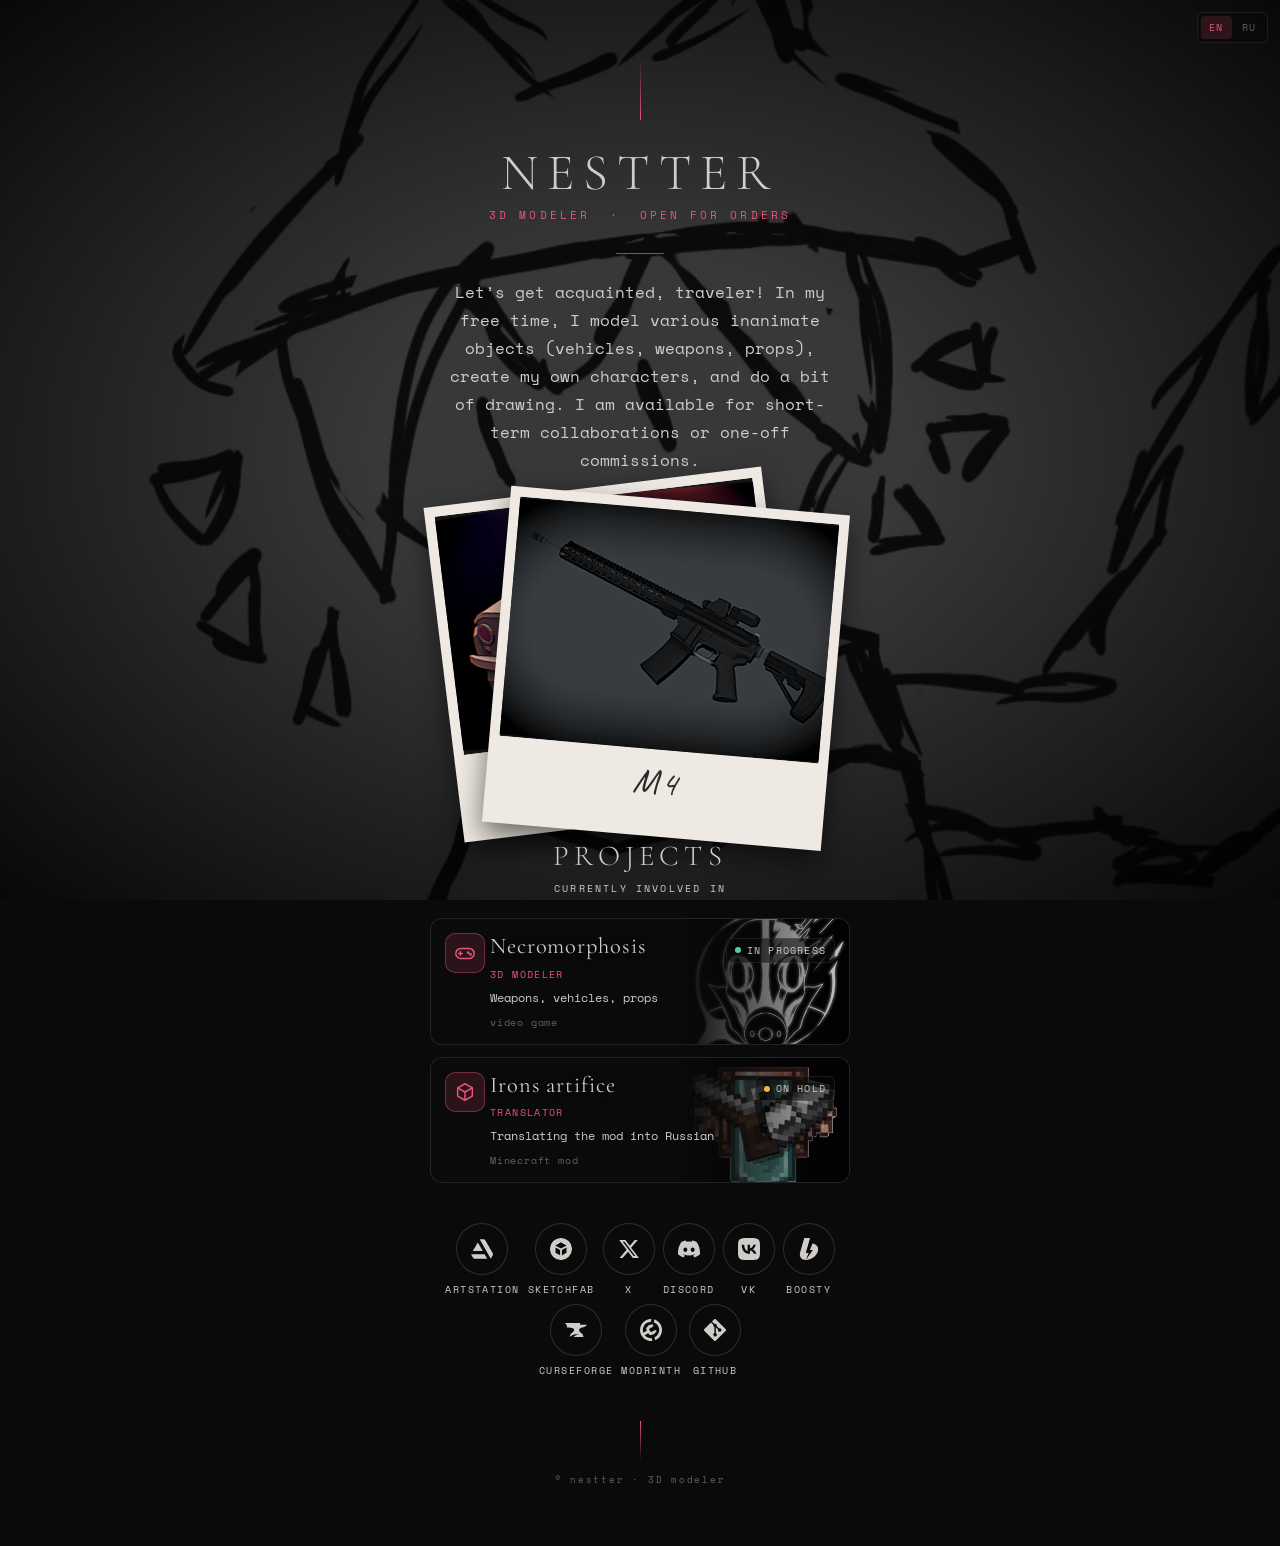
==== index.html @ b94dd0ae "патч" ====
<!DOCTYPE html>
<html lang="en">
<head>
<link rel="icon" type="image/webp" href="images/previcon.webp">
<meta charset="UTF-8">
<meta name="viewport" content="width=device-width, initial-scale=1.0">
<meta name="description" content="Nestter — 3D modeler. Weapons, vehicles, props and characters. Open for commissions. Portfolio and key links.">
<title>Nestter</title>

<!-- Open Graph (опен граф)  -->
<!-- (Discord, VK, Telegram) -->
  <meta property="og:type" content="website">
  <meta property="og:url" content="https://nestter.github.io/">
  <meta property="og:title" content="Nestter — 3D Modeler">
  <meta property="og:description" content="3D modeling of inanimate objects (vehicles, weapons, props), characters, and drawing. Open for commissions.">
  <meta property="og:image" content="https://nestter.github.io/images/uaz.webp">
<!-- Twitter / X  -->
  <meta name="twitter:card" content="summary_large_image">
  <meta name="twitter:title" content="Nestter — 3D Modeler">
  <meta name="twitter:description" content="3D modeling of inanimate objects, characters, and drawing. Open for commissions.">
  <meta name="twitter:image" content="https://nestter.github.io/images/uaz.webp">

<style>
   /* --- ЛОКАЛЬНЫЕ ШРИФТЫ --- */
  
  /* Cormorant Garamond */
  @font-face {
    font-family: 'Cormorant Garamond';
    font-style: normal;
    font-weight: 300;
    font-display: swap;
    src: url('fonts/cormorant-garamond-v21-cyrillic_latin-300.woff2') format('woff2'),
        url('fonts/cormorant-garamond-v21-cyrillic_latin-300.ttf') format('truetype');
  }
  @font-face {
    font-family: 'Cormorant Garamond';
    font-style: normal;
    font-weight: 400;
    font-display: swap;
    src: url('fonts/cormorant-garamond-v21-cyrillic_latin-regular.woff2') format('woff2'),
         url('fonts/cormorant-garamond-v21-cyrillic_latin-regular.ttf') format('truetype');

  }
  @font-face {
    font-family: 'Cormorant Garamond';
    font-style: normal;
    font-weight: 600;
    font-display: swap;
    src: url('fonts/cormorant-garamond-v21-cyrillic_latin-600.woff2') format('woff2'),
         url('fonts/cormorant-garamond-v21-cyrillic_latin-600.ttf') format('truetype');
  }

  /* Space Mono */
  @font-face {
    font-family: 'Space Mono';
    font-style: normal;
    font-weight: 400;
    font-display: swap;
    src: url('fonts/space-mono-v17-latin-regular.woff2') format('woff2'),
        url('fonts/space-mono-v17-latin-regular.ttf') format('truetype');
  }

  /* Caveat */
  @font-face {
    font-family: 'Caveat';
    font-style: normal;
    font-weight: 400;
    font-display: swap;
    src: url('fonts/caveat-v23-cyrillic_latin-regular.woff2') format('woff2'),
         url('fonts/caveat-v23-cyrillic_latin-regular.ttf') format('truetype');
  }

  *, *::before, *::after { box-sizing: border-box; margin: 0; padding: 0; }

  :root {
    --pink: #e8547a;
    --pink-light: #f07a96;
    --dark: #0a0a0a;
    --text: #d0ccc8;
    --muted: #6b6060;
    --phone: #547be8;
  }

  html, body {
    min-height: 100%;
    background: var(--dark);
    color: var(--text);
    font-family: 'Cormorant Garamond', serif;
    overflow-x: hidden;
  }

  /* Здесь меняем фон/бэкграунд */
  .bg {
    position: fixed;
    inset: 0;
    z-index: 0;
    background-image: url('images/NikoPhone.webp');
    background-size: cover;
    background-position: center right;
    filter: brightness(0.22) saturate(0.6);
  }

  /* Зернистость */
  .bg::after {
    content: '';
    position: absolute;
    inset: 0;
    background-image: url("data:image/svg+xml,%3Csvg viewBox='0 0 256 256' xmlns='http://www.w3.org/2000/svg'%3E%3Cfilter id='noise'%3E%3CfeTurbulence type='fractalNoise' baseFrequency='0.9' numOctaves='4' stitchTiles='stitch'/%3E%3C/filter%3E%3Crect width='100%25' height='100%25' filter='url(%23noise)' opacity='0.06'/%3E%3C/svg%3E");
    opacity: 0.4;
    pointer-events: none;
  }

  /* Виньетка */
  .vignette {
    position: fixed;
    inset: 0;
    z-index: 1;
    background: radial-gradient(ellipse at center, transparent 30%, rgba(0,0,0,0.85) 100%);
    pointer-events: none;
  }

  .page {
    position: relative;
    z-index: 2;
    min-height: 100vh;
    display: flex;
    flex-direction: column;
    align-items: center;
    justify-content: center;
    padding: 60px 24px;
  }

  .card {
    width: 100%;
    max-width: 420px;
    display: flex;
    flex-direction: column;
    align-items: center;
    gap: 0;
    animation: fadeUp 1s ease both;
  }

  /*Декоративная линия - вертикальная*/
  .deco-line {
    width: 1px;
    height: 60px;
    background: linear-gradient(to bottom, transparent, var(--pink));
    margin-bottom: 28px;
    animation: fadeUp 1s ease 0.1s both;
  }
  /*Имя Несттер*/
  .name {
    font-family: 'Cormorant Garamond', serif;
    font-size: 3.2rem;
    font-weight: 300;
    letter-spacing: 0.18em;
    text-transform: uppercase;
    color:var(--text);
    line-height: 1;
    margin-bottom: 8px;
    animation: fadeUp 1s ease 0.2s both;
  }

  /*3д моделер+заказы*/
  .tag {
    font-family: 'Space Mono', monospace;
    font-size: 0.68rem;
    letter-spacing: 0.28em;
    text-transform: uppercase;
    color: var(--pink);
    margin-bottom: 10px;
    animation: fadeUp 1s ease 0.3s both;
  }

  /*Линия-разделитель - горизотальная*/
  .divider {
    width: 48px;
    height: 1px;
    background: var(--muted);
    margin: 20px 0 24px;
    animation: fadeUp 1s ease 0.35s both;
  }

  /*Описание*/
  .bio {
    font-family: 'Space Mono', monospace;
    font-size: 1rem;
    font-weight: 300;
    line-height: 1.75;
    text-align: center;
    color: var(--text);
    max-width: 380px;
    margin-bottom: 40px;
    animation: fadeUp 1s ease 0.4s both;
  }

  /* Portfolio — стопка рендеров */
  .portfolio {
    position: relative;
    width: 100%;
    max-width: 220px;
    height: 280px;
    margin: 0 auto 48px;
    animation: fadeUp 1s ease 0.45s both;
  }

  .polaroid {
    position: absolute;
    top: -10%;
    left: 50%;
    width: 340px;
    background: #efe9e3;
    padding: 10px 10px 32px;
    box-shadow: 0 12px 28px rgba(0,0,0,0.55);
    cursor: pointer;
    transition: transform 0.4s ease, box-shadow 0.4s ease, z-index 0s;
  }

  .polaroid img {
    display: block;
    width: 100%;
    aspect-ratio: 4 / 3;
    object-fit: cover;
    background: #1a1a1a;
    filter: saturate(0.9) contrast(1.05);
  }

  .polaroid .cap {
    display: block;
    margin-top: 10px;
    font-family: 'Caveat', cursive, monospace;
    font-size: 2.2rem;
    letter-spacing: 0.08em;
    color: #2a2a2a;
    text-align: center;
  }

  .polaroid:nth-child(1) {
    transform: translateX(-58%) rotate(-7deg);
    z-index: 1;
  }

  .polaroid:nth-child(2) {
    transform: translateX(-42%) rotate(5deg) translateY(14px);
    z-index: 2;
  }

  .portfolio:hover .polaroid:nth-child(1) {
    transform: translateX(-88%) rotate(-9deg) translateY(-6px);
  }

  .portfolio:hover .polaroid:nth-child(2) {
    transform: translateX(-12%) rotate(7deg) translateY(20px);
  }

  .polaroid:hover {
    z-index: 5 !important;
    transform: translateX(-50%) rotate(0deg) translateY(-10px) scale(1.06) !important;
    box-shadow: 0 20px 40px rgba(232,84,122,0.35);
  }

  /*Карточки проектов*/
  .projects {
    width: 100%;
    margin: 0 0 40px;
    display: flex;
    flex-direction: column;
    align-items: center;
    animation: fadeUp 1s ease 0.48s both;
  }

  /*Слово проект*/
  .projects-title {
    font-family: 'Cormorant Garamond', serif;
    font-weight: 300;
    font-size: 1.8rem;
    letter-spacing: 0.18em;
    text-transform: uppercase;
    color: var(--text);
    line-height: 1;
  }

  /*Участие*/
  .projects-sub {
    font-family: 'Space Mono', monospace;
    font-size: 0.62rem;
    letter-spacing: 0.22em;
    text-transform: uppercase;
    color: var(--text);
    margin: 10px 0 0;
  }

  /*Перечень проектов*/
  .projects-list {
    width: 100%;
    display: flex;
    flex-direction: column;
    gap: 12px;
    margin-top: 22px;
  }

  .proj {
    position: relative;
    overflow: hidden;
    isolation: isolate;
    display: flex;
    align-items: flex-start;
    gap: 5px;
    background: rgba(20,20,20,0.08);
      backdrop-filter: blur(12px);
      -webkit-backdrop-filter: blur(12px);
    border: 1px solid rgba(255,255,255,0.1);
    border-radius: 12px;
    padding: 14px;
    transition: border-color 0.3s, transform 0.3s, background 0.3s;
    text-decoration: none;
    color: inherit;
    cursor: pointer;
  }

  .proj:hover {
    border-color: var(--pink);
    transform: translateY(-2px);
  }

  /* Необязательный фон: полупрозрачная картинка занимает правую половину карточки */
  .proj.has-bg::before {
    content: "";
    position: absolute;
    top: 0;
    right: 0;
    bottom: 0;
    width: 40%;
    background-image: var(--bg);
    background-size: cover;
    background-position: center;
    opacity: 0.8;
    filter: saturate(0.6);
    -webkit-mask-image: linear-gradient(to left, #000 0%, transparent 100%);
    mask-image: linear-gradient(to left, #000 0%, transparent 100%);
    transition: opacity 0.3s;
    pointer-events: none;
    z-index: -1;
  }

  .proj.has-bg:hover::before { opacity: 0.45; }

  .proj-ico {
    flex: 0 0 40px;
    width: 40px;
    height: 40px;
    border-radius: 10px;
    border: 1px solid rgba(232,84,122,0.4);
    background: rgba(232,84,122,0.15);
    display: flex;
    align-items: center;
    justify-content: center;
  }

  .proj-ico svg {
    width: 22px;
    height: 22px;
    stroke: var(--pink);
    fill: none;
    stroke-width: 1.6;
    stroke-linecap: round;
    stroke-linejoin: round;
  }

  .proj-body { flex: 1; min-width: 0; }

  .proj-hd {
    display: flex;
    flex-wrap: wrap;
    justify-content: space-between;
    align-items: baseline;
    gap: 2px 12px;
  }

  /*Название проектов*/
  .proj-name {
    font-family: 'Cormorant Garamond', serif;
    font-size: 1.4rem;
    letter-spacing: 0.04em;
    color: var(--text);
    line-height: 1.2;
    text-shadow: 0 1px 8px rgba(0,0,0,0.7);
  }
  /*Статус проектов*/
  .proj-status {
    display: flex;
    align-items: center;
    gap: 6px;
    font-family: 'Space Mono', monospace;
    font-size: 0.62rem;
    letter-spacing: 0.12em;
    text-transform: uppercase;
    color: var(--text);	
    background: rgba(10, 10, 10, 0.55);
    padding: 4px 8px;
    border-radius: 6px;
    border: 1px solid rgba(255, 255, 255, 0.08);
    text-shadow: none;
  }

  .proj-dot {
    width: 6px;
    height: 6px;
    border-radius: 50%;
    display: inline-block;
  }

  .proj-dot.work { background: #5DCAA5; } /* в процессе - In progress*/
  .proj-dot.hold { background: #F0B93A; } /* отложен - On hold*/
  .proj-dot.drop { background: #E5484D; } /* заброшен - Drop*/
  .proj-dot.final { background: #d109c0; } /* готовый - Realize*/

  /*Роли в проекте*/
  .proj-role {
    font-family: 'Space Mono', monospace;
    font-size: 0.62rem;
    letter-spacing: 0.14em;
    text-transform: uppercase;
    color: var(--pink);
    margin-top: 4px;
  }
  
  /*Описание проекта*/
  .proj-desc {
    font-family: 'Space Mono', monospace;
    font-size: 0.75rem;
    line-height: 1.6;
    color: var(--text);
    margin-top: 6px;
  }

  /*Тип проекта*/
  .proj-type {
    font-family: 'Space Mono', monospace;
    font-size: 0.62rem;
    letter-spacing: 0.08em;
    color: var(--muted);
    margin-top: 8px;
  }

  /*Ссылки на соцсети*/
  .links {
    display: flex;
    flex-direction: row;
    flex-wrap: wrap;
    justify-content: center;
    gap: 8px;
    width: 100%;
    animation: fadeUp 1s ease 0.5s both;
  }

  .link-btn {
    display: flex;
    flex-direction: column;
    align-items: center;
    gap: 7px;
    text-decoration: none;
    color: var(--text);
    transition: color 0.3s, transform 0.3s;
    cursor: pointer;
  }

  .link-btn:hover {
    color: var(--pink-light);
    transform: translateY(-4px);
  }

  .icon-wrap {
    width: 52px;
    height: 52px;
    border-radius: 50%;
    border: 1px solid rgba(255,255,255,0.15);
    background: rgba(20,20,20,0.08);
    	backdrop-filter: blur(12px);
      -webkit-backdrop-filter: blur(12px);
    display: flex;
    align-items: center;
    justify-content: center;
    transition: border-color 0.3s, background 0.3s, box-shadow 0.3s;
  }

  .link-btn:hover .icon-wrap {
    border-color: var(--pink);
    background: rgba(232, 84, 122, 0.08);
    box-shadow: 0 0 18px rgba(232,84,122,0.2);
  }

  .icon-wrap svg {
    width: 22px;
    height: 22px;
    fill: currentColor;
  }

  .link-label {
    font-family: 'Space Mono', monospace;
    font-size: 0.6rem;
    letter-spacing: 0.15em;
    text-transform: uppercase;
  }

  /*Декоративная линия - вертикальная*/
  .deco-bottom {
    width: 1px;
    height: 40px;
    background: linear-gradient(to bottom, var(--pink), transparent);
    margin-top: 44px;
    animation: fadeUp 1s ease 0.7s both;
  }

  /*"Копирайт"*/
  .footer {
    font-family: 'Space Mono', monospace;
    font-size: 0.55rem;
    letter-spacing: 0.2em;
    color: var(--muted);
    margin-top: 12px;
    opacity: 0.5;
    animation: fadeUp 1s ease 0.8s both;
  }
  
  @keyframes roomAppear {
    from {
      opacity: 0;
      transform: scale(0.95) translateY(20px);
      filter: blur(10px);
    }
    to {
      opacity: 1;
      transform: scale(1) translateY(0);
      filter: blur(0);
    }
  }

  /* Класс, который запускает анимацию */
  .room-animate {
    animation: roomAppear 0.6s cubic-bezier(0.16, 1, 0.3, 1) forwards;
  }
  @keyframes fadeUp {
    from { opacity: 0; transform: translateY(20px); }
    to   { opacity: 1; transform: translateY(0); }
  }

  /* Pink petal particle */
  .petal {
    position: fixed;
    width: 6px;
    height: 10px;
    border-radius: 60% 40% 60% 40% / 50% 50% 50% 50%;
    background: var(--pink);
    opacity: 0;
    pointer-events: none;
    z-index: 1;
    animation: fall linear infinite;
  }

  @keyframes fall {
    0%   { opacity: 0; transform: translateY(-20px) rotate(0deg); }
    10%  { opacity: 0.35; }
    90%  { opacity: 0.15; }
    100% { opacity: 0; transform: translateY(100vh) rotate(360deg); }
  }
  /* Уменьшенная анимация для тех, у кого включена «уменьшить движение» */
  @media (prefers-reduced-motion: reduce) {
    *, *::before, *::after {
      animation-duration: 0.01ms !important;
      animation-delay: 0s !important;
      animation-iteration-count: 1 !important;
      transition-duration: 0.01ms !important;
    }
    .petal { display: none; }
  }
  /* Стиль для предупреждения о старом браузере */
  .browser-warning {
    display: none; /* По умолчанию скрыто */
    position: fixed;
    bottom: 20px;
    left: 50%;
    transform: translateX(-50%);
    z-index: 9999999;
    background: rgba(20, 20, 20, 0.95);
    border: 1px solid var(--pink);
    border-radius: 8px;
    padding: 12px 20px;
    color: var(--text);
    font-family: 'Space Mono', monospace;
    font-size: 0.75rem;
    line-height: 1.5;
    max-width: 90%;
    width: max-content;
    box-shadow: 0 8px 24px rgba(0,0,0,0.8);
    align-items: center;
    gap: 16px;
    backdrop-filter: blur(10px);
  }

  .browser-warning button {
    background: none;
    border: none;
    color: var(--pink);
    font-size: 1.2rem;
    cursor: pointer;
    padding: 0;
    transition: color 0.2s;
  }

  .browser-warning button:hover {
    color: var(--text);
  }

  @media (max-width: 480px) {
    .browser-warning { flex-direction: column; text-align: center; gap: 8px; }
  }
  /* Переключатель языка */
  .lang {
    position: fixed;
    top: calc(env(safe-area-inset-top, 0px) + 12px);
    right: 12px;
    z-index: 10;
    display: flex;
    gap: 2px;
    padding: 3px;
    border-radius: 6px;
    background: rgba(10, 10, 10, 0.55);
    border: 1px solid rgba(255, 255, 255, 0.08);
    -webkit-backdrop-filter: blur(8px);
    backdrop-filter: blur(8px);
  }
  .lang button {
    font-family: 'Space Mono', monospace;
    font-size: 0.62rem;
    letter-spacing: 0.12em;
    color: var(--muted);
    background: none;
    border: 0;
    border-radius: 4px;
    padding: 4px 8px;
    cursor: pointer;
    transition: color 0.2s ease, background 0.2s ease;
  }
  .lang button:hover { color: var(--text); }
  .lang button.active { color: var(--pink); background: rgba(232, 84, 122, 0.15); }

/* Оптимизация для мобильных устройств */
@media (max-width: 768px) {
  /* отключаем тяжёлый эффект стекла */
  .proj, .icon-wrap, .lang {
   backdrop-filter: none !important; 
   -webkit-backdrop-filter: none !important;
  }
    /* Делаем фон карточек чуть плотнее, раз нет размытия */
    .proj, .icon-wrap {
      background: rgba(20, 20, 20, 0.75);
    }
}

  /* --- Уведомление --- */
  .toast {
    position: fixed;
    bottom: 30px;
    right: 30px;
    background: rgba(15, 15, 15, 0.95);
    border: 1px solid var(--pink);
    border-radius: 8px;
    padding: 16px 24px;
    display: flex;
    align-items: center;
    gap: 12px;
    z-index: 9999999; /* Поверх всего */
    
    /* Скрыто по умолчанию */
    opacity: 0;
    transform: translateY(20px);
    pointer-events: none;
    transition: opacity 0.4s ease, transform 0.4s ease;
    
    box-shadow: 0 10px 30px rgba(232, 84, 122, 0.2);
    font-family: 'Space Mono', monospace;
  }

  /* Класс, который включает видимость */
  .toast.show {
    opacity: 1;
    transform: translateY(0);
  }

  /* Иконка лампочки/солнца */
  .icon {
    font-size: 1.5rem;
    animation: pulse-light 2s infinite;
  }

  @keyframes pulse-light {
    0%, 100% { opacity: 1; text-shadow: 0 0 10px var(--pink); }
    50% { opacity: 0.6; text-shadow: none; }
  }

  @media (max-width: 480px) {
    .toast {
      bottom: 20px; right: 20px; left: 20px; /* Растягиваем на мобилках */
      justify-content: center;
    }
  }
  
  #room button:hover {
    border-color: var(--pink);
    color: var(--pink);
    box-shadow: 0 0 15px rgba(232, 84, 122, 0.2);
  }
</style>
</head>
<body>

  <!--BG image — Арты -->
<div class="bg">
</div>
<div class="vignette"></div>

  <!--Переключатель языка -->
<div class="lang" role="group" aria-label="Language">
  <button type="button" data-lang="en">EN</button>
  <button type="button" data-lang="ru">RU</button>
</div>

<div class="page">
  <div class="card">
 
    <div class="deco-line"></div>

    <div class="name">Nestter</div>
    <div class="tag" data-i18n="tag">3D Modeler &nbsp;·&nbsp; Open for orders</div>
    <div class="divider"></div>

    <p class="bio" data-i18n="bio">
Let’s get acquainted, traveler! In my free time, I model various inanimate objects (vehicles, weapons, props), create my own characters, and do a bit of drawing.
I am available for short-term collaborations or one-off commissions.
    </p>

    <!-- Портфолио: Рендеры работ -->
    <div class="portfolio">
      <div class="polaroid">
        <img src="images/uaz.webp" alt="UAZ 469" loading="lazy">
        <span class="cap">UAZ 469</span>
      </div>
      <div class="polaroid">
        <img src="images/m4.webp" alt="M4" loading="lazy">
        <span class="cap">M4</span>
      </div>
    </div>

	<!-- Проекты, в которых участвую -->
    <div class="projects">
      <div class="projects-title" data-i18n="projects">Projects</div>
      <div class="projects-sub" data-i18n="projects_sub">currently involved in</div>

      <div class="projects-list">

	<!-- Карточка с игрой Дока (Док) -->
        <a class="proj has-bg" href="https://t.me/+3oyIM7yjxxtjNzMy" target="_blank" style="--bg: url('images/DOC.webp')">
          <div class="proj-ico"><svg viewBox="0 0 24 24" aria-hidden="true"><rect x="2" y="7" width="20" height="11" rx="5.5"/><path d="M7 10.5v4M5 12.5h4"/><circle cx="15.5" cy="11.5" r=".7"/><circle cx="18" cy="13.5" r=".7"/></svg></div>
          <div class="proj-body">
            <div class="proj-hd">
              <span class="proj-name">Necromorphosis</span>
              <span class="proj-status"><i class="proj-dot work"></i><span data-i18n="st_work">In progress</span></span>
            </div>
            <div class="proj-role" data-i18n="role_3d">3D modeler</div>
            <div class="proj-desc" data-i18n="desc_nec">Weapons, vehicles, props</div>
            <div class="proj-type" data-i18n="type_game">video game</div>
          </div>
        </a>

	<!-- Карточка с Artifice -->
        <a class="proj has-bg" href="https://github.com/iron431/irons-artifice" target="_blank" style="--bg: url('images/irons.webp')">
          <div class="proj-ico"><svg viewBox="0 0 24 24" aria-hidden="true"><path d="M12 3l8 4.5v9L12 21l-8-4.5v-9L12 3z"/><path d="M12 12l8-4.5M12 12v9M12 12L4 7.5"/></svg></div>
          <div class="proj-body">
            <div class="proj-hd">
              <span class="proj-name">Irons artifice</span>
              <span class="proj-status"><i class="proj-dot hold"></i><span data-i18n="st_hold">On hold</span></span>
            </div>
            <div class="proj-role" data-i18n="role_tr">Translator</div>
            <div class="proj-desc" data-i18n="desc_irons">Translating the mod into Russian</div>
            <div class="proj-type" data-i18n="type_mod">Minecraft mod</div>
          </div>
        </a>
      </div>
    </div>

    <div class="links">

    <!-- Странички -->
      <!-- ArtStation -->
      <a class="link-btn" href="https://artstation.com/nestter" target="_blank">
        <div class="icon-wrap">
          <svg viewBox="0 0 24 24" xmlns="http://www.w3.org/2000/svg">
            <path d="M0 17.723l2.027 3.505h.001a2.424 2.424 0 0 0 2.164 1.333h13.457l-2.792-4.838H0zm24 .025c0-.484-.143-.935-.388-1.314L15.728 2.728a2.424 2.424 0 0 0-2.164-1.333H9.419L21.598 22.54l1.92-3.325c.318-.499.482-1.08.482-1.467zm-11.129-3.462L7.428 4.858l-5.444 9.428h10.887z"/>
          </svg>
        </div>
        <span class="link-label">ArtStation</span>
      </a>

      <!-- Sketchfab -->
      <a class="link-btn" href="https://sketchfab.com/nestter" target="_blank">
        <div class="icon-wrap">
          <svg viewBox="0 0 24 24" xmlns="http://www.w3.org/2000/svg"><title>Sketchfab</title><path d="M11.3 0A11.983 11.983 0 0 0 .037 11a13.656 13.656 0 0 0 0 2 11.983 11.983 0 0 0 11.29 11h1.346a12.045 12.045 0 0 0 11.3-11.36 13.836 13.836 0 0 0 0-1.7A12.049 12.049 0 0 0 12.674 0zM15 6.51l2.99 1.74s-6.064 3.24-6.084 3.24S5.812 8.27 5.8 8.26l2.994-1.77 2.992-1.76zm-6.476 5.126L11 13v5.92l-2.527-1.4-2.46-1.43v-5.76zm9.461 1.572v2.924L15.5 17.574 13 19.017v-6.024l2.489-1.345 2.5-1.355z"/></svg>
        </div>
        <span class="link-label">Sketchfab</span>
      </a>

      <!-- X / Twitter -->
      <a class="link-btn" href="https://x.com/nesttter" target="_blank">
        <div class="icon-wrap">
          <svg viewBox="0 0 24 24" xmlns="http://www.w3.org/2000/svg">
            <path d="M18.244 2.25h3.308l-7.227 8.26 8.502 11.24H16.17l-5.214-6.817L4.99 21.75H1.68l7.73-8.835L1.254 2.25H8.08l4.713 6.231zm-1.161 17.52h1.833L7.084 4.126H5.117z"/>
          </svg>
        </div>
        <span class="link-label">X</span>
      </a>

      <!-- Discord -->
      <a class="link-btn" href="https://discord.com/invite/2hjsyx7rp4" target="_blank">
        <div class="icon-wrap">
          <svg viewBox="0 0 24 24" xmlns="http://www.w3.org/2000/svg"><title>Discord</title><path d="M20.317 4.3698a19.7913 19.7913 0 00-4.8851-1.5152.0741.0741 0 00-.0785.0371c-.211.3753-.4447.8648-.6083 1.2495-1.8447-.2762-3.68-.2762-5.4868 0-.1636-.3933-.4058-.8742-.6177-1.2495a.077.077 0 00-.0785-.037 19.7363 19.7363 0 00-4.8852 1.515.0699.0699 0 00-.0321.0277C.5334 9.0458-.319 13.5799.0992 18.0578a.0824.0824 0 00.0312.0561c2.0528 1.5076 4.0413 2.4228 5.9929 3.0294a.0777.0777 0 00.0842-.0276c.4616-.6304.8731-1.2952 1.226-1.9942a.076.076 0 00-.0416-.1057c-.6528-.2476-1.2743-.5495-1.8722-.8923a.077.077 0 01-.0076-.1277c.1258-.0943.2517-.1923.3718-.2914a.0743.0743 0 01.0776-.0105c3.9278 1.7933 8.18 1.7933 12.0614 0a.0739.0739 0 01.0785.0095c.1202.099.246.1981.3728.2924a.077.077 0 01-.0066.1276 12.2986 12.2986 0 01-1.873.8914.0766.0766 0 00-.0407.1067c.3604.698.7719 1.3628 1.225 1.9932a.076.076 0 00.0842.0286c1.961-.6067 3.9495-1.5219 6.0023-3.0294a.077.077 0 00.0313-.0552c.5004-5.177-.8382-9.6739-3.5485-13.6604a.061.061 0 00-.0312-.0286zM8.02 15.3312c-1.1825 0-2.1569-1.0857-2.1569-2.419 0-1.3332.9555-2.4189 2.157-2.4189 1.2108 0 2.1757 1.0952 2.1568 2.419 0 1.3332-.9555 2.4189-2.1569 2.4189zm7.9748 0c-1.1825 0-2.1569-1.0857-2.1569-2.419 0-1.3332.9554-2.4189 2.1569-2.4189 1.2108 0 2.1757 1.0952 2.1568 2.419 0 1.3332-.946 2.4189-2.1568 2.4189Z"/></svg>
        </div>
        <span class="link-label">Discord</span>
      </a>

      <!-- VK -->
      <a class="link-btn" href="https://vk.ru/id568908586" target="_blank">
        <div class="icon-wrap">
          <svg viewBox="0 0 24 24" xmlns="http://www.w3.org/2000/svg"><title>VK</title><path d="m9.489.004.729-.003h3.564l.73.003.914.01.433.007.418.011.403.014.388.016.374.021.36.025.345.03.333.033c1.74.196 2.933.616 3.833 1.516.9.9 1.32 2.092 1.516 3.833l.034.333.029.346.025.36.02.373.025.588.012.41.013.644.009.915.004.98-.001 3.313-.003.73-.01.914-.007.433-.011.418-.014.403-.016.388-.021.374-.025.36-.03.345-.033.333c-.196 1.74-.616 2.933-1.516 3.833-.9.9-2.092 1.32-3.833 1.516l-.333.034-.346.029-.36.025-.373.02-.588.025-.41.012-.644.013-.915.009-.98.004-3.313-.001-.73-.003-.914-.01-.433-.007-.418-.011-.403-.014-.388-.016-.374-.021-.36-.025-.345-.03-.333-.033c-1.74-.196-2.933-.616-3.833-1.516-.9-.9-1.32-2.092-1.516-3.833l-.034-.333-.029-.346-.025-.36-.02-.373-.025-.588-.012-.41-.013-.644-.009-.915-.004-.98.001-3.313.003-.73.01-.914.007-.433.011-.418.014-.403.016-.388.021-.374.025-.36.03-.345.033-.333c.196-1.74.616-2.933 1.516-3.833.9-.9 2.092-1.32 3.833-1.516l.333-.034.346-.029.36-.025.373-.02.588-.025.41-.012.644-.013.915-.009ZM6.79 7.3H4.05c.13 6.24 3.25 9.99 8.72 9.99h.31v-3.57c2.01.2 3.53 1.67 4.14 3.57h2.84c-.78-2.84-2.83-4.41-4.11-5.01 1.28-.74 3.08-2.54 3.51-4.98h-2.58c-.56 1.98-2.22 3.78-3.8 3.95V7.3H10.5v6.92c-1.6-.4-3.62-2.34-3.71-6.92Z"/></svg>
        </div>
        <span class="link-label">VK</span>
      </a>


      <!-- Boosty -->
      <a class="link-btn" href="https://boosty.to/nestter" target="_blank">
        <div class="icon-wrap">
          <svg viewBox="0 0 24 24" xmlns="http://www.w3.org/2000/svg"><title>Boosty</title><path d="M2.661 14.337 6.801 0h6.362L11.88 4.444l-.038.077-3.378 11.733h3.15c-1.321 3.289-2.35 5.867-3.086 7.733-5.816-.063-7.442-4.228-6.02-9.155M8.554 24l7.67-11.035h-3.25l2.83-7.073c4.852.508 7.137 4.33 5.791 8.952C20.16 19.81 14.344 24 8.68 24h-.127z"/></svg>
        </div>
        <span class="link-label">Boosty</span>
      </a>

      <!-- CurseForge -->
      <a class="link-btn" href="https://www.curseforge.com/members/nestter/projects" target="_blank">
        <div class="icon-wrap">
          <svg viewBox="0 0 24 24" xmlns="http://www.w3.org/2000/svg"><title>CurseForge</title><path d="M18.326 9.2145S23.2261 8.4418 24 6.1882h-7.5066V4.4H0l2.0318 2.3576V9.173s5.1267-.2665 7.1098 1.2372c2.7146 2.516-3.053 5.917-3.053 5.917L5.0995 19.6c1.5465-1.4726 4.494-3.3775 9.8983-3.2857-2.0565.65-4.1245 1.6651-5.7344 3.2857h10.9248l-1.0288-3.2726s-7.918-4.6688-.8336-7.1127z"/></svg>
        </div>
        <span class="link-label">CurseForge</span>
      </a>

      <!-- Modrinth -->
      <a class="link-btn" href="https://modrinth.com/user/Nestter" target="_blank">
        <div class="icon-wrap">
          <svg viewBox="0 0 24 24" xmlns="http://www.w3.org/2000/svg"><title>Modrinth</title><path d="M12.252.004a11.78 11.768 0 0 0-8.92 3.73 11 10.999 0 0 0-2.17 3.11 11.37 11.359 0 0 0-1.16 5.169c0 1.42.17 2.5.6 3.77.24.759.77 1.899 1.17 2.529a12.3 12.298 0 0 0 8.85 5.639c.44.05 2.54.07 2.76.02.2-.04.22.1-.26-1.7l-.36-1.37-1.01-.06a8.5 8.489 0 0 1-5.18-1.8 5.34 5.34 0 0 1-1.3-1.26c0-.05.34-.28.74-.5a37.572 37.545 0 0 1 2.88-1.629c.03 0 .5.45 1.06.98l1 .97 2.07-.43 2.06-.43 1.47-1.47c.8-.8 1.48-1.5 1.48-1.52 0-.09-.42-1.63-.46-1.7-.04-.06-.2-.03-1.02.18-.53.13-1.2.3-1.45.4l-.48.15-.53.53-.53.53-.93.1-.93.07-.52-.5a2.7 2.7 0 0 1-.96-1.7l-.13-.6.43-.57c.68-.9.68-.9 1.46-1.1.4-.1.65-.2.83-.33.13-.099.65-.579 1.14-1.069l.9-.9-.7-.7-.7-.7-1.95.54c-1.07.3-1.96.53-1.97.53-.03 0-2.23 2.48-2.63 2.97l-.29.35.28 1.03c.16.56.3 1.16.31 1.34l.03.3-.34.23c-.37.23-2.22 1.3-2.84 1.63-.36.2-.37.2-.44.1-.08-.1-.23-.6-.32-1.03-.18-.86-.17-2.75.02-3.73a8.84 8.839 0 0 1 7.9-6.93c.43-.03.77-.08.78-.1.06-.17.5-2.999.47-3.039-.01-.02-.1-.02-.2-.03Zm3.68.67c-.2 0-.3.1-.37.38-.06.23-.46 2.42-.46 2.52 0 .04.1.11.22.16a8.51 8.499 0 0 1 2.99 2 8.38 8.379 0 0 1 2.16 3.449 6.9 6.9 0 0 1 .4 2.8c0 1.07 0 1.27-.1 1.73a9.37 9.369 0 0 1-1.76 3.769c-.32.4-.98 1.06-1.37 1.38-.38.32-1.54 1.1-1.7 1.14-.1.03-.1.06-.07.26.03.18.64 2.56.7 2.78l.06.06a12.07 12.058 0 0 0 7.27-9.4c.13-.77.13-2.58 0-3.4a11.96 11.948 0 0 0-5.73-8.578c-.7-.42-2.05-1.06-2.25-1.06Z"/></svg>
        </div>
        <span class="link-label">Modrinth</span>
      </a>
      <!-- GitHub -->
      <a class="link-btn" href="https://github.com/nestter" target="_blank">
        <div class="icon-wrap">
          <svg viewBox="0 0 24 24" xmlns="http://www.w3.org/2000/svg"><title>Git</title><path d="M13.09 23.549a1.54 1.54 0 0 1-2.18 0L.451 13.089a1.54 1.54 0 0 1 0-2.179l7.191-7.19 2.733 2.733a1.85 1.85 0 0 0 .964 2.326v6.66a1.849 1.849 0 1 0 1.54 0V8.957l2.508 2.508a1.85 1.85 0 1 0 1.09-1.09l-2.634-2.634a1.85 1.85 0 0 0-2.378-2.377L8.73 2.63 10.91.451a1.54 1.54 0 0 1 2.179 0l10.459 10.46a1.54 1.54 0 0 1 0 2.179z"/></svg>
        </div>
        <span class="link-label">GitHub</span>
      </a>
    </div>

    <div class="deco-bottom"></div>
    <div class="footer" data-i18n="footer">© nestter · 3d modeler</div>
  </div>
</div>

  <!-- Предупреждение о старом браузере -->
<div id="browser-warning" class="browser-warning">
  <span data-i18n="warn">⚠️ Your browser is outdated. Some design elements (such as glass effects, images and fonts) may not display correctly. Please update your browser.</span>
  <button onclick="document.getElementById('browser-warning').style.display='none'">✕</button>
</div>

  <!-- Уведомление -->
  <div id="sun" class="toast">
    <span class="icon">💡</span>
    <span data-i18n="Nov">The light has returned...</span>
  </div>

  <div id="room" style="display: none; position: fixed; inset: 0; z-index: 999999; background: var(--dark); color: var(--text); align-items: center; justify-content: center; flex-direction: column; padding: 24px; text-align: center;">
    
    <h1 style="animation: roomAppear 0.6s ease 0.2s forwards; opacity: 0; font-family: 'Cormorant Garamond', serif; font-size: 3rem; color: var(--pink); margin-bottom: 20px; letter-spacing: 0.1em;">THE VO$D</h1>
    <p style="animation: roomAppear 0.6s ease 0.2s forwards; opacity: 0; font-family: 'Space Mono', monospace; font-size: 0.9rem; max-width: 400px; line-height: 1.6; color: var(--muted); margin-bottom: 40px;">
      You have found the secret room.<br><br>
      (Ты нашел секретную комнату.)
    </p>
    
    <div style="animation: roomAppear 0.6s ease 0.2s forwards; opacity: 0; width: 100px; height: 1px; background: var(--pink); margin-bottom: 40px;"></div>
    
    <button onclick="window.location.hash = ''" style="animation: roomAppear 0.6s ease 0.2s forwards; opacity: 0; font-family: 'Space Mono', monospace; background: transparent; border: 1px solid var(--muted); color: var(--text); padding: 12px 24px; border-radius: 4px; cursor: pointer; transition: all 0.3s ease;">
      RETURN TO REALITY
    </button>
  </div>

  <!-- INTHERNET EXPLORER 11 ПРЕДУПРЕЖДЕНИЕ -->
<!--[if IE]>
  <div class="browser-warning" style="display: flex;">
    <span>⚠️ Вы используете устаревший Internet Explorer. Сайт может отображаться некорректно. Пожалуйста, скачайте современный браузер.</span>
  </div> 
<![endif]-->

  <!-- КАСТОМНАЯ КОНСОЛЬ -->
  <div id="custom-terminal" style="display: none; position: fixed; inset: 0; z-index: 999999; background: rgba(5, 5, 5, 0.85); backdrop-filter: blur(10px); align-items: center; justify-content: center; padding: 20px;">
    
    <div style="width: 100%; max-width: 600px; height: 400px; background: rgba(10, 10, 10, 0.95); border: 1px solid var(--pink); border-radius: 8px; display: flex; flex-direction: column; box-shadow: 0 20px 50px rgba(0,0,0,0.8); overflow: hidden; font-family: 'Space Mono', monospace;">
      
      <!-- Шапка консоли -->
      <div style="background: rgba(232, 84, 122, 0.1); padding: 10px 15px; border-bottom: 1px solid rgba(232, 84, 122, 0.3); display: flex; justify-content: space-between; color: var(--pink); font-size: 0.8rem; letter-spacing: 0.1em;">
        <span>NESTTER_OS v1.5</span>
        <span style="cursor: pointer;" onclick="closeTerminal()">[X] CLOSE</span>
      </div>

      <!-- Окно вывода текста -->
      <div id="term-output" style="flex: 1; padding: 15px; overflow-y: auto; color: var(--text); font-size: 0.85rem; line-height: 1.6;">
        <div>System initialized...</div>
        <div>Awaiting input...</div>
      </div>

      <!-- Строка ввода -->
      <div style="display: flex; padding: 15px; border-top: 1px solid rgba(255,255,255,0.1); background: rgba(0,0,0,0.5);">
        <span style="color: var(--pink); margin-right: 10px;">></span>
        <input type="text" id="term-input" autocomplete="off" spellcheck="false" style="flex: 1; background: transparent; border: none; outline: none; color: #fff; font-family: 'Space Mono', monospace; font-size: 0.85rem;">
      </div>
      
    </div>
  </div>

<script>
  // Падающие лепестки
  function makePetal() {
    const p = document.createElement('div');
    p.className = 'petal';
    p.style.left = Math.random() * 100 + 'vw';
    p.style.top = '-20px';
    const dur = 6 + Math.random() * 8;
    p.style.animationDuration = dur + 's';
    p.style.animationDelay = Math.random() * 4 + 's';
    p.style.opacity = '0';
    p.style.transform = 'scale(' + (0.5 + Math.random()) + ')';
    document.body.appendChild(p);
    setTimeout(() => p.remove(), (dur + 4) * 1000);
  }
  // Лепестки не запускаются, если включено «уменьшить движение»
  const reduceMotion = window.matchMedia('(prefers-reduced-motion: reduce)');
  let petalTimer = null;

  function startPetals() {
    if (petalTimer || reduceMotion.matches) return;
    for (let i = 0; i < 5; i++) makePetal();
    petalTimer = setInterval(makePetal, 800);
  }

  function stopPetals() {
    clearInterval(petalTimer);
    petalTimer = null;
    document.querySelectorAll('.petal').forEach(p => p.remove());
  }

  reduceMotion.addEventListener('change', () => {
    reduceMotion.matches ? stopPetals() : startPetals();
  });

  startPetals();
    // Проверка на поддержку современных CSS-фич (эффект стекла и пропорции)
  function checkBrowserSupport() {
    let isModern = true;

    // Проверяем поддержку backdrop-filter (эффект матового стекла)
    if (!window.CSS || !CSS.supports('backdrop-filter', 'blur(10px)') && !CSS.supports('-webkit-backdrop-filter', 'blur(10px)')) {
      isModern = false;
    }

    // Проверяем поддержку aspect-ratio (пропорции картинок)
    if (!window.CSS || !CSS.supports('aspect-ratio', '4 / 3')) {
      isModern = false;
    }

    // Если браузер старый — показываем баннер
    if (!isModern) {
      const warning = document.getElementById('browser-warning');
      warning.style.display = 'flex';
    }
  }

  // Запускаем проверку после загрузки страницы
  checkBrowserSupport();

  // Работает даже в очень старых браузерах (только ES5, без стрелок и const)
  if (!window.CSS || !window.CSS.supports) {
    var w = document.getElementById('browser-warning');
    if (w) w.style.display = 'flex';
  }

    // Переключение языка (EN / RU)
  (function () {
    const dict = {
      en: {
        title: 'Nestter',
        desc: 'Nestter — 3D modeler. Weapons, vehicles, props and characters. Open for commissions. Portfolio and key links.',
        tag: '3D Modeler &nbsp;·&nbsp; Open for orders',
        bio: 'Let’s get acquainted, traveler! In my free time, I model various inanimate objects (vehicles, weapons, props), create my own characters, and do a bit of drawing.\nI am available for short-term collaborations or one-off commissions.',
        projects: 'Projects',
        projects_sub: 'currently involved in',
        st_work: 'In progress',
        st_hold: 'On hold',
        role_3d: '3D modeler',
        role_tr: 'Translator',
        desc_nec: 'Weapons, vehicles, props',
        desc_irons: 'Translating the mod into Russian',
        type_game: 'video game',
        type_mod: 'Minecraft mod',
        footer: '© nestter · 3D modeler',
        warn: '⚠️ Your browser is outdated. Some design elements (such as glass effects, images and fonts) may not display correctly. Please update or replace your browser.',
        Nov: 'The Sun has returned...'
      },
      ru: {
        title: 'Nestter',
        desc: 'Nestter — 3D-моделлер. Оружие, транспорт, пропсы и персонажи. Открыт для заказов. Портфолио и основные ссылки.',
        tag: '3D-моделлер &nbsp;·&nbsp; Открыт для заказов',
        bio: 'Давай знакомиться, путник! В свободное время я моделирую разные неодушевлённые объекты (транспорт, оружие, пропы), создаю собственных персонажей и немного рисую.\nДоступен для временного найма и разовых заказов.',
        projects: 'Проекты',
        projects_sub: 'в которых участвую',
        st_work: 'В процессе',
        st_hold: 'Перерыв',
        role_3d: '3D-моделлер',
        role_tr: 'Переводчик',
        desc_nec: 'Оружие, транспорт, пропы',
        desc_irons: 'Перевод мода на русский язык',
        type_game: 'Видеоигра',
        type_mod: 'Minecraft мод',
        footer: '© nestter · 3D-моделлер',
        warn: '⚠️ Ваш браузер устарел. Некоторые элементы оформления (эффект стекла, изображения, шрифты) могут отображаться неправильно. Пожалуйста, обновите или замените браузер.',
         Nov: 'Солнце возвращено...'
      }
    };

    function detect() {
      try {
        const saved = localStorage.getItem('lang');
        if (saved === 'en' || saved === 'ru') return saved;
      } catch (e) {}
      return (navigator.language || '').toLowerCase().startsWith('ru') ? 'ru' : 'en';
    }

    function apply(lang) {
      const d = dict[lang];
      document.documentElement.lang = lang;
      document.title = d.title;
      const meta = document.querySelector('meta[name="description"]');
      if (meta) meta.setAttribute('content', d.desc);
      document.querySelectorAll('[data-i18n]').forEach(el => {
        const key = el.dataset.i18n;
        if (d[key] !== undefined) el.innerHTML = d[key];
      });
      document.querySelectorAll('.lang button').forEach(b => {
        b.classList.toggle('active', b.dataset.lang === lang);
        b.setAttribute('aria-pressed', b.dataset.lang === lang);
      });
    }

    document.querySelectorAll('.lang button').forEach(b => {
      b.addEventListener('click', () => {
        apply(b.dataset.lang);
        try { localStorage.setItem('lang', b.dataset.lang); } catch (e) {}
      });
    });

    apply(detect());
  })();

  console.log("%cПривет, путник!", "color: #e8547a; font-size: 20px; font-weight: bold; font-family: 'Space Mono';");
  console.log("%cТы нашел секретку. Моё почтение за твой неподдельный интерес! Больше искать здесь нечего!", "color: #d0ccc8; font-size: 12px; font-family: 'Space Mono';");


  const Sound = new Audio('images/niko.mp3');
  Sound.preload = 'none'; 
  const sunToast = document.getElementById('sun');
  
  let nikoBuffer = "";
  let logBuffer = "";


  window.addEventListener("keydown", (e) => {

    if (e.target.tagName === 'INPUT' || e.target.tagName === 'TEXTAREA') return;
    // Игнорируем служебные клавиши
    if (e.key.length !== 1 || e.ctrlKey || e.altKey || e.metaKey) return;

    const key = e.key.toLowerCase();

    nikoBuffer = (nikoBuffer + key).slice(-4);
    if (nikoBuffer === "niko" || nikoBuffer === "нико") {
      triggerNiko();
      nikoBuffer = "";
    }

    logBuffer = (logBuffer + key).slice(-3);
    if (logBuffer === "log" || logBuffer === "дщп") {
      openTerminal();
      logBuffer = "";
    }
  });

  function triggerNiko() {
    if (!sunToast.classList.contains('show')) {
      Sound.currentTime = 0;
      Sound.play().catch(err => console.log("Звук не найден"));
      sunToast.classList.add('show');
      setTimeout(() => { sunToast.classList.remove('show'); }, 3000);
    }
  }

  const termOverlay = document.getElementById('custom-terminal');
  const termInput = document.getElementById('term-input');
  const termOutput = document.getElementById('term-output');

  function openTerminal() {
    termOverlay.style.display = 'flex';

    termInput.value = ''; 

    setTimeout(() => {
      termInput.focus();
    }, 50);
  }

  function closeTerminal() {
    termOverlay.style.display = 'none';
    termInput.blur(); // Снимаем фокус, чтобы клавиатура снова работала на сайте
  }

  function esc(s) {
  return s.replace(/[&<>"']/g, c => ({'&':'&amp;','<':'&lt;','>':'&gt;','"':'&quot;',"'":'&#39;'}[c]));
  }

  const terminalCommands = {
    "/niko": () => {
      termOutput.innerHTML += `<div style="color: #5DCAA5;">Light returned...</div>`;
      triggerNiko();
    },
    
    "/void": () => {
      termOutput.innerHTML += `<div style="color: #E5484D;">Accessing the void... Please wait.</div>`;
      setTimeout(() => { 
        closeTerminal(); 
        window.location.hash = 'V0$D'; 
      }, 1000);
    },
    
    "/warn": () => {
      termOutput.innerHTML += `<div style="color: #F0B93A;">[WARNING] System anomaly detected. Showing alert...</div>`;
      document.getElementById('browser-warning').style.display = 'flex';
    },

     "/404": () => {
           termOutput.innerHTML += `<div style="color: #E5484D;">Simulating system failure... Redirecting to the void.</div>`;
      setTimeout(() => { 
        window.location.href = '/HE&LП MИ PЛIASE'; 
      }, 1000);
    },
    
    "/help": () => {
      termOutput.innerHTML += `
        <div style="color: var(--pink); margin-top: 8px;">Available commands:</div>
        <div>- <span style="color: #5DCAA5;">/niko</span> : Call the sun</div>
        <div>- <span style="color: #5DCAA5;">/warn</span> : Trigger system warning</div>
        <div>- <span style="color: #5DCAA5;">/about</span> : Show system info</div>
        <div>- <span style="color: #5DCAA5;">/clear</span> : Clear terminal</div>
        <div>- <span style="color: #5DCAA5;">/exit</span> : Close terminal</div>
        <div>- <span style="color: #5DCAA5;">/0x194</span> : ERROR FOUND</div>
        <div>- <span style="color: #5DCAA5;">/56_6F_69_64</span> : CRITICAL ERROR FOUND</div>
      `;
    },
    
    "/about": () => {
      termOutput.innerHTML += `
        <div style="color: var(--text); margin-top: 8px;">NESTTER_OS v1.0</div>
        <div style="color: var(--muted);">3D Modeler Portfolio. Built with pure HTML/CSS/JS.</div>
      `;
    },
    
    "/clear": () => {
      termOutput.innerHTML = ""; 
    },
    
    "/exit": () => {
      closeTerminal(); 
    }
  };  

  termInput.addEventListener("keydown", function(e) {
    if (e.key === "Enter") {
      const command = termInput.value.trim();
      termInput.value = ""; 
      
      if (command === "") return;

      termOutput.innerHTML += `<div style="margin-top: 8px;"><span style="color: var(--pink);">></span> ${esc(command)}</div>`;

      if (Object.prototype.hasOwnProperty.call(terminalCommands, command)) {
        terminalCommands[command]();
 }    else {
        termOutput.innerHTML += `<div style="color: #E5484D;">Unknown command: ${esc(command)}. Type '/help' for a list.</div>`;
      }

      termOutput.scrollTop = termOutput.scrollHeight;
    }
  });

  function toggleRoom() {
    const room = document.getElementById('room');
    const mainPage = document.querySelector('.page');
    const langSwitcher = document.querySelector('.lang');

    if (window.location.hash === '#V0$D') {
      mainPage.style.display = 'none';
      langSwitcher.style.display = 'none';
      room.style.display = 'flex';

      

      room.style.display = 'flex';
      room.classList.remove('room-animate');
      setTimeout(() => {
        room.classList.add('room-animate');
      }, 10);

      closeTerminal(); // На всякий случай закрываем терминал при переходе

    } else {
      mainPage.style.display = 'flex';
      langSwitcher.style.display = 'flex';
      room.classList.remove('room-animate');
      room.style.display = 'none';
    }
  }

  window.addEventListener('hashchange', toggleRoom);
  toggleRoom(); // Проверяем хэш при загрузке страницы

termInput.addEventListener('keydown', e => { if (e.key === 'Escape') closeTerminal(); });

</script>
</body>
</html>
<!--
// сайт с иконками если кому надо - https://simpleicons.org/
// .
// .
// .
// .
// .
// .
// .
// .
// .
// .
// .
// Ты действительно ожидаешь что-то увидеть?
// .
// .
// .
// .
// .
// .
// .
// .
// .
// .
// .
// .
// .
// .
// .
// .
// .
// .
// .
// .
// .
// .
// .
// .
// .
// .
// .
// .
// .
// .
// .
// .
// .
// .
// .
// .
// .
// .
// .
// .
// .
// .
// .
// .
// .
// .
// .
// .
// .
// .
// .
// .
// .
// .
// .
// .
// .
// .
// .
// .
// .
// .
// .
// .
// .
// .
// .
// .
// .
// .
// .
// .
// .
// .
// .
// .
// .
// .
// .
// .
// .
// .
// .
// .
// .
// .
// .
// .
// .
// .
// .
// .
// .
// .
// .
// .
// .
// .
// .
// .
// .
// .
// .
// .
// .
// .
// .
// .
// .
// .
// .
// .
// .
// .
// .
// .
// .
// .
// .
// .
// .
// .
// .
// .
// .
// .
// .
// .
// .
// .
// .
// .
// .
// .
// .
// .
// .
// .
// .
// .
// .
// .
// .
// .
// .
// .
// .
// .
// .
// .
// .
// .
// .
// .
// .
// .
// .
// .
// .
// .
// .
// .
// .
// .
// .
// .
// .
// .
// .
// .
// .
// .
// .
// .
// .
// .
// .
// .
// .
// .
// .
// .
// .
// .
// .
// .
// .
// .
// .
// .
// .
// .
// .
// .
// .
// .
// .
// .
// .
// .
// .
// .
// .
// .
// .
// .
// .
// .
// .
// .
// .
// .
// .
// .
// .
// Ну ладно, я планирую заняться игрой и моделькой нико из ваншота, но это нескоро...
// .
// .
// .
// .
// .
// .
// .
// .
// .
// Я так делаю чтобы лучше было видно текст дальше ничего нет
// .
// .
// .
// .
// .
// .
// .
// .
// .
-->
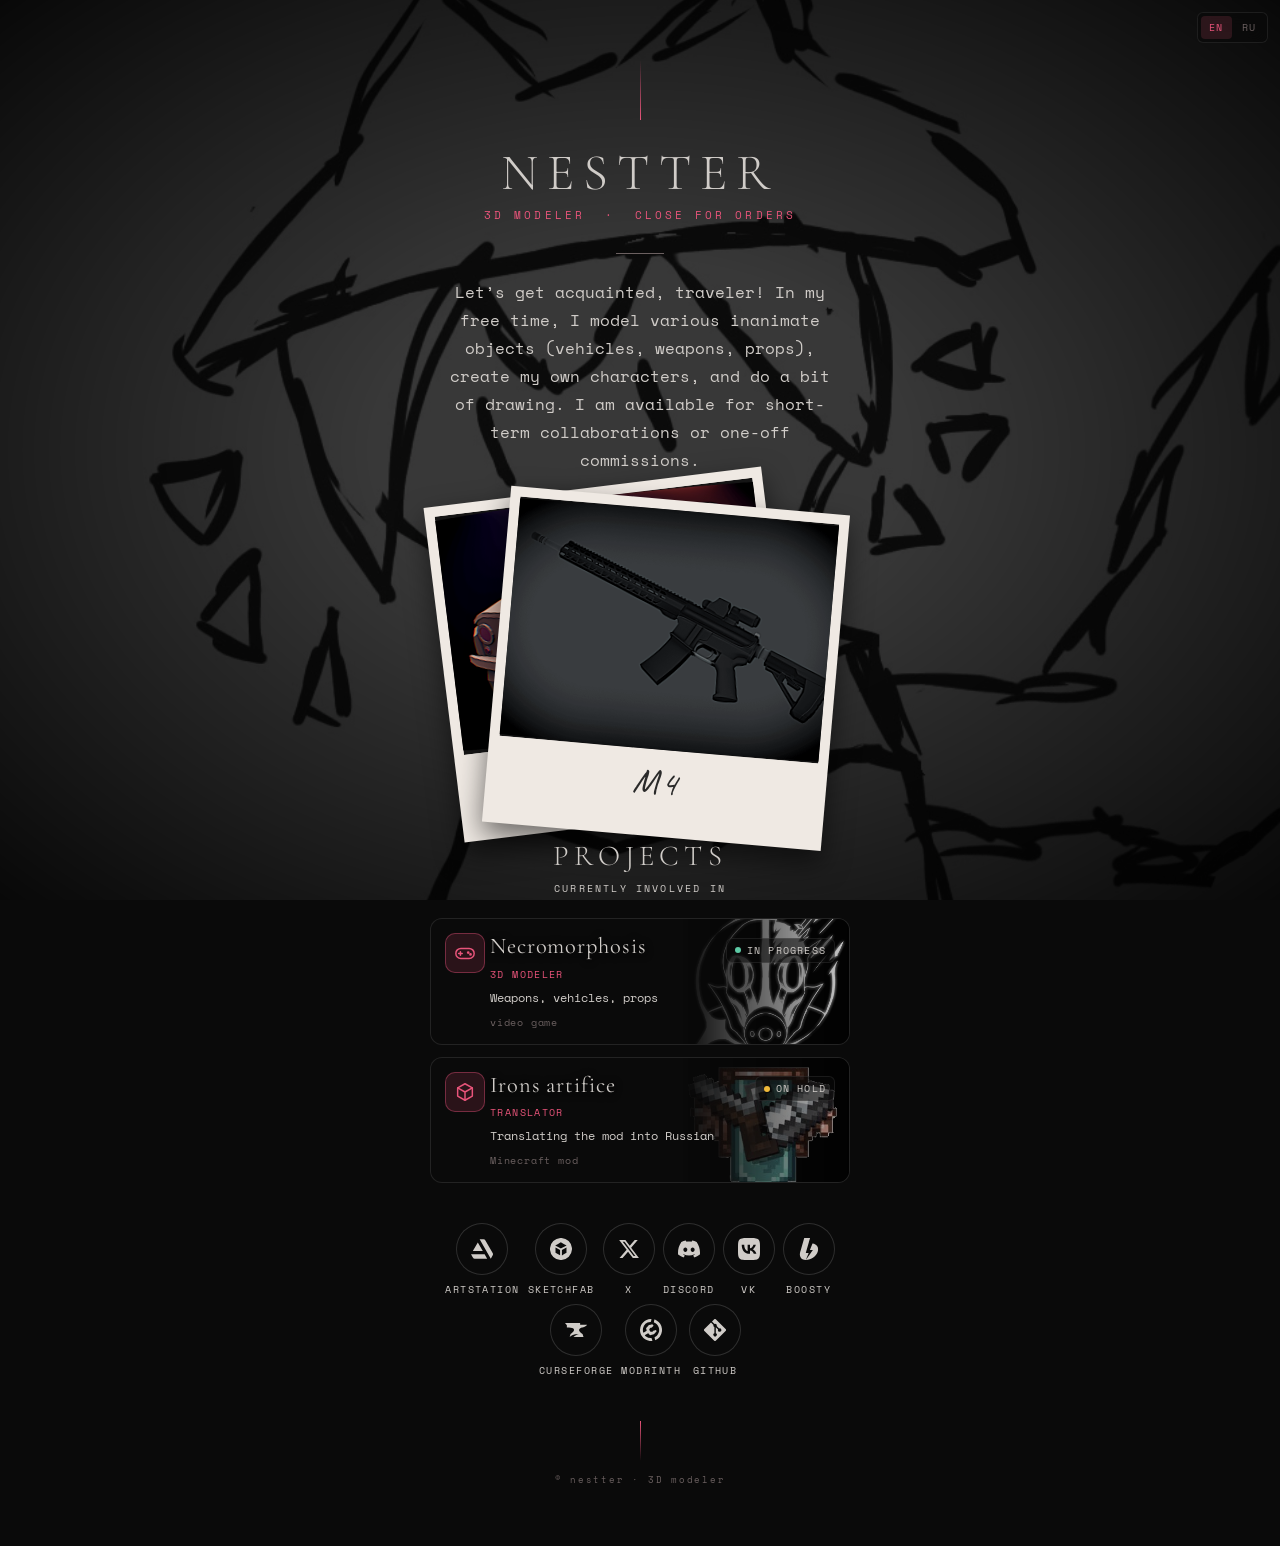
==== commit 5eabae39: "обновление статуса open order - close order" ====
--- a/index.html
+++ b/index.html
@@ -4,7 +4,7 @@
 <link rel="icon" type="image/webp" href="images/previcon.webp">
 <meta charset="UTF-8">
 <meta name="viewport" content="width=device-width, initial-scale=1.0">
-<meta name="description" content="Nestter — 3D modeler. Weapons, vehicles, props and characters. Open for commissions. Portfolio and key links.">
+<meta name="description" content="Nestter — 3D modeler. Weapons, vehicles, props and characters. Close for commissions. Portfolio and key links.">
 <title>Nestter</title>
 
 <!-- Open Graph (опен граф)  -->
@@ -12,14 +12,15 @@
   <meta property="og:type" content="website">
   <meta property="og:url" content="https://nestter.github.io/">
   <meta property="og:title" content="Nestter — 3D Modeler">
-  <meta property="og:description" content="3D modeling of inanimate objects (vehicles, weapons, props), characters, and drawing. Open for commissions.">
+  <meta property="og:description" content="3D modeling of inanimate objects (vehicles, weapons, props), characters, and drawing. Close for commissions.">
   <meta property="og:image" content="https://nestter.github.io/images/uaz.webp">
 <!-- Twitter / X  -->
   <meta name="twitter:card" content="summary_large_image">
   <meta name="twitter:title" content="Nestter — 3D Modeler">
-  <meta name="twitter:description" content="3D modeling of inanimate objects, characters, and drawing. Open for commissions.">
+  <meta name="twitter:description" content="3D modeling of inanimate objects, characters, and drawing. Close for commissions.">
   <meta name="twitter:image" content="https://nestter.github.io/images/uaz.webp">
 
+<link rel="stylesheet" href="terminal.css">
 <style>
    /* --- ЛОКАЛЬНЫЕ ШРИФТЫ --- */
   
@@ -159,6 +160,9 @@
     line-height: 1;
     margin-bottom: 8px;
     animation: fadeUp 1s ease 0.2s both;
+    user-select: none;
+    -webkit-user-select: none;
+    -moz-user-select: none;
   }
 
   /*3д моделер+заказы*/
@@ -170,6 +174,9 @@
     color: var(--pink);
     margin-bottom: 10px;
     animation: fadeUp 1s ease 0.3s both;
+    user-select: none;
+    -webkit-user-select: none;
+    -moz-user-select: none;
   }
 
   /*Линия-разделитель - горизотальная*/
@@ -192,6 +199,9 @@
     max-width: 380px;
     margin-bottom: 40px;
     animation: fadeUp 1s ease 0.4s both;
+    user-select: none;
+    -webkit-user-select: none;
+    -moz-user-select: none;
   }
 
   /* Portfolio — стопка рендеров */
@@ -202,6 +212,9 @@
     height: 280px;
     margin: 0 auto 48px;
     animation: fadeUp 1s ease 0.45s both;
+    user-select: none;
+    -webkit-user-select: none;
+    -moz-user-select: none;
   }
 
   .polaroid {
@@ -267,6 +280,9 @@
     flex-direction: column;
     align-items: center;
     animation: fadeUp 1s ease 0.48s both;
+    user-select: none;
+    -webkit-user-select: none;
+    -moz-user-select: none;
   }
 
   /*Слово проект*/
@@ -278,6 +294,9 @@
     text-transform: uppercase;
     color: var(--text);
     line-height: 1;
+    user-select: none;
+    -webkit-user-select: none;
+    -moz-user-select: none;
   }
 
   /*Участие*/
@@ -288,6 +307,9 @@
     text-transform: uppercase;
     color: var(--text);
     margin: 10px 0 0;
+    user-select: none;
+    -webkit-user-select: none;
+    -moz-user-select: none;
   }
 
   /*Перечень проектов*/
@@ -297,6 +319,9 @@
     flex-direction: column;
     gap: 12px;
     margin-top: 22px;
+    user-select: none;
+    -webkit-user-select: none;
+    -moz-user-select: none;
   }
 
   .proj {
@@ -316,6 +341,9 @@
     text-decoration: none;
     color: inherit;
     cursor: pointer;
+    user-select: none;
+    -webkit-user-select: none;
+    -moz-user-select: none;
   }
 
   .proj:hover {
@@ -452,6 +480,9 @@
     gap: 8px;
     width: 100%;
     animation: fadeUp 1s ease 0.5s both;
+    user-select: none;
+    -webkit-user-select: none;
+    -moz-user-select: none;
   }
 
   .link-btn {
@@ -463,11 +494,17 @@
     color: var(--text);
     transition: color 0.3s, transform 0.3s;
     cursor: pointer;
+    user-select: none;
+    -webkit-user-select: none;
+    -moz-user-select: none;
   }
 
   .link-btn:hover {
     color: var(--pink-light);
     transform: translateY(-4px);
+    user-select: none;
+    -webkit-user-select: none;
+    -moz-user-select: none;
   }
 
   .icon-wrap {
@@ -482,6 +519,9 @@
     align-items: center;
     justify-content: center;
     transition: border-color 0.3s, background 0.3s, box-shadow 0.3s;
+    user-select: none;
+    -webkit-user-select: none;
+    -moz-user-select: none;
   }
 
   .link-btn:hover .icon-wrap {
@@ -494,6 +534,9 @@
     width: 22px;
     height: 22px;
     fill: currentColor;
+    user-select: none;
+    -webkit-user-select: none;
+    -moz-user-select: none;
   }
 
   .link-label {
@@ -501,6 +544,9 @@
     font-size: 0.6rem;
     letter-spacing: 0.15em;
     text-transform: uppercase;
+    user-select: none;
+    -webkit-user-select: none;
+    -moz-user-select: none;
   }
 
   /*Декоративная линия - вертикальная*/
@@ -521,25 +567,12 @@
     margin-top: 12px;
     opacity: 0.5;
     animation: fadeUp 1s ease 0.8s both;
-  }
+      user-select: none;
+      -webkit-user-select: none;
+      -moz-user-select: none;
   
-  @keyframes roomAppear {
-    from {
-      opacity: 0;
-      transform: scale(0.95) translateY(20px);
-      filter: blur(10px);
-    }
-    to {
-      opacity: 1;
-      transform: scale(1) translateY(0);
-      filter: blur(0);
-    }
-  }
-
-  /* Класс, который запускает анимацию */
-  .room-animate {
-    animation: roomAppear 0.6s cubic-bezier(0.16, 1, 0.3, 1) forwards;
-  }
+  }
+  
   @keyframes fadeUp {
     from { opacity: 0; transform: translateY(20px); }
     to   { opacity: 1; transform: translateY(0); }
@@ -596,6 +629,9 @@
     align-items: center;
     gap: 16px;
     backdrop-filter: blur(10px);
+    user-select: none;
+      -webkit-user-select: none;
+      -moz-user-select: none;
   }
 
   .browser-warning button {
@@ -629,6 +665,9 @@
     border: 1px solid rgba(255, 255, 255, 0.08);
     -webkit-backdrop-filter: blur(8px);
     backdrop-filter: blur(8px);
+    user-select: none;
+    -webkit-user-select: none;
+    -moz-user-select: none;
   }
   .lang button {
     font-family: 'Space Mono', monospace;
@@ -641,6 +680,9 @@
     padding: 4px 8px;
     cursor: pointer;
     transition: color 0.2s ease, background 0.2s ease;
+    user-select: none;
+    -webkit-user-select: none;
+    -moz-user-select: none;
   }
   .lang button:hover { color: var(--text); }
   .lang button.active { color: var(--pink); background: rgba(232, 84, 122, 0.15); }
@@ -657,60 +699,6 @@
       background: rgba(20, 20, 20, 0.75);
     }
 }
-
-  /* --- Уведомление --- */
-  .toast {
-    position: fixed;
-    bottom: 30px;
-    right: 30px;
-    background: rgba(15, 15, 15, 0.95);
-    border: 1px solid var(--pink);
-    border-radius: 8px;
-    padding: 16px 24px;
-    display: flex;
-    align-items: center;
-    gap: 12px;
-    z-index: 9999999; /* Поверх всего */
-    
-    /* Скрыто по умолчанию */
-    opacity: 0;
-    transform: translateY(20px);
-    pointer-events: none;
-    transition: opacity 0.4s ease, transform 0.4s ease;
-    
-    box-shadow: 0 10px 30px rgba(232, 84, 122, 0.2);
-    font-family: 'Space Mono', monospace;
-  }
-
-  /* Класс, который включает видимость */
-  .toast.show {
-    opacity: 1;
-    transform: translateY(0);
-  }
-
-  /* Иконка лампочки/солнца */
-  .icon {
-    font-size: 1.5rem;
-    animation: pulse-light 2s infinite;
-  }
-
-  @keyframes pulse-light {
-    0%, 100% { opacity: 1; text-shadow: 0 0 10px var(--pink); }
-    50% { opacity: 0.6; text-shadow: none; }
-  }
-
-  @media (max-width: 480px) {
-    .toast {
-      bottom: 20px; right: 20px; left: 20px; /* Растягиваем на мобилках */
-      justify-content: center;
-    }
-  }
-  
-  #room button:hover {
-    border-color: var(--pink);
-    color: var(--pink);
-    box-shadow: 0 0 15px rgba(232, 84, 122, 0.2);
-  }
 </style>
 </head>
 <body>
@@ -732,7 +720,7 @@
     <div class="deco-line"></div>
 
     <div class="name">Nestter</div>
-    <div class="tag" data-i18n="tag">3D Modeler &nbsp;·&nbsp; Open for orders</div>
+    <div class="tag" data-i18n="tag">3D Modeler &nbsp;·&nbsp; Close for orders</div>
     <div class="divider"></div>
 
     <p class="bio" data-i18n="bio">
@@ -880,27 +868,6 @@
   <button onclick="document.getElementById('browser-warning').style.display='none'">✕</button>
 </div>
 
-  <!-- Уведомление -->
-  <div id="sun" class="toast">
-    <span class="icon">💡</span>
-    <span data-i18n="Nov">The light has returned...</span>
-  </div>
-
-  <div id="room" style="display: none; position: fixed; inset: 0; z-index: 999999; background: var(--dark); color: var(--text); align-items: center; justify-content: center; flex-direction: column; padding: 24px; text-align: center;">
-    
-    <h1 style="animation: roomAppear 0.6s ease 0.2s forwards; opacity: 0; font-family: 'Cormorant Garamond', serif; font-size: 3rem; color: var(--pink); margin-bottom: 20px; letter-spacing: 0.1em;">THE VO$D</h1>
-    <p style="animation: roomAppear 0.6s ease 0.2s forwards; opacity: 0; font-family: 'Space Mono', monospace; font-size: 0.9rem; max-width: 400px; line-height: 1.6; color: var(--muted); margin-bottom: 40px;">
-      You have found the secret room.<br><br>
-      (Ты нашел секретную комнату.)
-    </p>
-    
-    <div style="animation: roomAppear 0.6s ease 0.2s forwards; opacity: 0; width: 100px; height: 1px; background: var(--pink); margin-bottom: 40px;"></div>
-    
-    <button onclick="window.location.hash = ''" style="animation: roomAppear 0.6s ease 0.2s forwards; opacity: 0; font-family: 'Space Mono', monospace; background: transparent; border: 1px solid var(--muted); color: var(--text); padding: 12px 24px; border-radius: 4px; cursor: pointer; transition: all 0.3s ease;">
-      RETURN TO REALITY
-    </button>
-  </div>
-
   <!-- INTHERNET EXPLORER 11 ПРЕДУПРЕЖДЕНИЕ -->
 <!--[if IE]>
   <div class="browser-warning" style="display: flex;">
@@ -908,31 +875,8 @@
   </div> 
 <![endif]-->
 
-  <!-- КАСТОМНАЯ КОНСОЛЬ -->
-  <div id="custom-terminal" style="display: none; position: fixed; inset: 0; z-index: 999999; background: rgba(5, 5, 5, 0.85); backdrop-filter: blur(10px); align-items: center; justify-content: center; padding: 20px;">
-    
-    <div style="width: 100%; max-width: 600px; height: 400px; background: rgba(10, 10, 10, 0.95); border: 1px solid var(--pink); border-radius: 8px; display: flex; flex-direction: column; box-shadow: 0 20px 50px rgba(0,0,0,0.8); overflow: hidden; font-family: 'Space Mono', monospace;">
-      
-      <!-- Шапка консоли -->
-      <div style="background: rgba(232, 84, 122, 0.1); padding: 10px 15px; border-bottom: 1px solid rgba(232, 84, 122, 0.3); display: flex; justify-content: space-between; color: var(--pink); font-size: 0.8rem; letter-spacing: 0.1em;">
-        <span>NESTTER_OS v1.5</span>
-        <span style="cursor: pointer;" onclick="closeTerminal()">[X] CLOSE</span>
-      </div>
-
-      <!-- Окно вывода текста -->
-      <div id="term-output" style="flex: 1; padding: 15px; overflow-y: auto; color: var(--text); font-size: 0.85rem; line-height: 1.6;">
-        <div>System initialized...</div>
-        <div>Awaiting input...</div>
-      </div>
-
-      <!-- Строка ввода -->
-      <div style="display: flex; padding: 15px; border-top: 1px solid rgba(255,255,255,0.1); background: rgba(0,0,0,0.5);">
-        <span style="color: var(--pink); margin-right: 10px;">></span>
-        <input type="text" id="term-input" autocomplete="off" spellcheck="false" style="flex: 1; background: transparent; border: none; outline: none; color: #fff; font-family: 'Space Mono', monospace; font-size: 0.85rem;">
-      </div>
-      
-    </div>
-  </div>
+  <!-- Терминал создаётся скриптом terminal.js -->
+<script src="terminal.js"></script>
 
 <script>
   // Падающие лепестки
@@ -1005,8 +949,8 @@
     const dict = {
       en: {
         title: 'Nestter',
-        desc: 'Nestter — 3D modeler. Weapons, vehicles, props and characters. Open for commissions. Portfolio and key links.',
-        tag: '3D Modeler &nbsp;·&nbsp; Open for orders',
+        desc: 'Nestter — 3D modeler. Weapons, vehicles, props and characters. Close for commissions. Portfolio and key links.',
+        tag: '3D Modeler &nbsp;·&nbsp; Close for orders',
         bio: 'Let’s get acquainted, traveler! In my free time, I model various inanimate objects (vehicles, weapons, props), create my own characters, and do a bit of drawing.\nI am available for short-term collaborations or one-off commissions.',
         projects: 'Projects',
         projects_sub: 'currently involved in',
@@ -1020,12 +964,12 @@
         type_mod: 'Minecraft mod',
         footer: '© nestter · 3D modeler',
         warn: '⚠️ Your browser is outdated. Some design elements (such as glass effects, images and fonts) may not display correctly. Please update or replace your browser.',
-        Nov: 'The Sun has returned...'
+        sun: 'The Sun has returned...' // 
       },
       ru: {
         title: 'Nestter',
-        desc: 'Nestter — 3D-моделлер. Оружие, транспорт, пропсы и персонажи. Открыт для заказов. Портфолио и основные ссылки.',
-        tag: '3D-моделлер &nbsp;·&nbsp; Открыт для заказов',
+        desc: 'Nestter — 3D-моделлер. Оружие, транспорт, пропсы и персонажи. Закрыт для заказов. Портфолио и основные ссылки.',
+        tag: '3D-моделлер &nbsp;·&nbsp; Закрыт для заказов',
         bio: 'Давай знакомиться, путник! В свободное время я моделирую разные неодушевлённые объекты (транспорт, оружие, пропы), создаю собственных персонажей и немного рисую.\nДоступен для временного найма и разовых заказов.',
         projects: 'Проекты',
         projects_sub: 'в которых участвую',
@@ -1039,7 +983,7 @@
         type_mod: 'Minecraft мод',
         footer: '© nestter · 3D-моделлер',
         warn: '⚠️ Ваш браузер устарел. Некоторые элементы оформления (эффект стекла, изображения, шрифты) могут отображаться неправильно. Пожалуйста, обновите или замените браузер.',
-         Nov: 'Солнце возвращено...'
+        sun: 'Солнце возвращено...' 
       }
     };
 
@@ -1066,7 +1010,7 @@
         b.setAttribute('aria-pressed', b.dataset.lang === lang);
       });
     }
-
+      window.applyLang = apply;
     document.querySelectorAll('.lang button').forEach(b => {
       b.addEventListener('click', () => {
         apply(b.dataset.lang);
@@ -1079,177 +1023,9 @@
 
   console.log("%cПривет, путник!", "color: #e8547a; font-size: 20px; font-weight: bold; font-family: 'Space Mono';");
   console.log("%cТы нашел секретку. Моё почтение за твой неподдельный интерес! Больше искать здесь нечего!", "color: #d0ccc8; font-size: 12px; font-family: 'Space Mono';");
-
-
-  const Sound = new Audio('images/niko.mp3');
-  Sound.preload = 'none'; 
-  const sunToast = document.getElementById('sun');
   
-  let nikoBuffer = "";
-  let logBuffer = "";
-
-
-  window.addEventListener("keydown", (e) => {
-
-    if (e.target.tagName === 'INPUT' || e.target.tagName === 'TEXTAREA') return;
-    // Игнорируем служебные клавиши
-    if (e.key.length !== 1 || e.ctrlKey || e.altKey || e.metaKey) return;
-
-    const key = e.key.toLowerCase();
-
-    nikoBuffer = (nikoBuffer + key).slice(-4);
-    if (nikoBuffer === "niko" || nikoBuffer === "нико") {
-      triggerNiko();
-      nikoBuffer = "";
-    }
-
-    logBuffer = (logBuffer + key).slice(-3);
-    if (logBuffer === "log" || logBuffer === "дщп") {
-      openTerminal();
-      logBuffer = "";
-    }
-  });
-
-  function triggerNiko() {
-    if (!sunToast.classList.contains('show')) {
-      Sound.currentTime = 0;
-      Sound.play().catch(err => console.log("Звук не найден"));
-      sunToast.classList.add('show');
-      setTimeout(() => { sunToast.classList.remove('show'); }, 3000);
-    }
-  }
-
-  const termOverlay = document.getElementById('custom-terminal');
-  const termInput = document.getElementById('term-input');
-  const termOutput = document.getElementById('term-output');
-
-  function openTerminal() {
-    termOverlay.style.display = 'flex';
-
-    termInput.value = ''; 
-
-    setTimeout(() => {
-      termInput.focus();
-    }, 50);
-  }
-
-  function closeTerminal() {
-    termOverlay.style.display = 'none';
-    termInput.blur(); // Снимаем фокус, чтобы клавиатура снова работала на сайте
-  }
-
-  function esc(s) {
-  return s.replace(/[&<>"']/g, c => ({'&':'&amp;','<':'&lt;','>':'&gt;','"':'&quot;',"'":'&#39;'}[c]));
-  }
-
-  const terminalCommands = {
-    "/niko": () => {
-      termOutput.innerHTML += `<div style="color: #5DCAA5;">Light returned...</div>`;
-      triggerNiko();
-    },
-    
-    "/void": () => {
-      termOutput.innerHTML += `<div style="color: #E5484D;">Accessing the void... Please wait.</div>`;
-      setTimeout(() => { 
-        closeTerminal(); 
-        window.location.hash = 'V0$D'; 
-      }, 1000);
-    },
-    
-    "/warn": () => {
-      termOutput.innerHTML += `<div style="color: #F0B93A;">[WARNING] System anomaly detected. Showing alert...</div>`;
-      document.getElementById('browser-warning').style.display = 'flex';
-    },
-
-     "/404": () => {
-           termOutput.innerHTML += `<div style="color: #E5484D;">Simulating system failure... Redirecting to the void.</div>`;
-      setTimeout(() => { 
-        window.location.href = '/HE&LП MИ PЛIASE'; 
-      }, 1000);
-    },
-    
-    "/help": () => {
-      termOutput.innerHTML += `
-        <div style="color: var(--pink); margin-top: 8px;">Available commands:</div>
-        <div>- <span style="color: #5DCAA5;">/niko</span> : Call the sun</div>
-        <div>- <span style="color: #5DCAA5;">/warn</span> : Trigger system warning</div>
-        <div>- <span style="color: #5DCAA5;">/about</span> : Show system info</div>
-        <div>- <span style="color: #5DCAA5;">/clear</span> : Clear terminal</div>
-        <div>- <span style="color: #5DCAA5;">/exit</span> : Close terminal</div>
-        <div>- <span style="color: #5DCAA5;">/0x194</span> : ERROR FOUND</div>
-        <div>- <span style="color: #5DCAA5;">/56_6F_69_64</span> : CRITICAL ERROR FOUND</div>
-      `;
-    },
-    
-    "/about": () => {
-      termOutput.innerHTML += `
-        <div style="color: var(--text); margin-top: 8px;">NESTTER_OS v1.0</div>
-        <div style="color: var(--muted);">3D Modeler Portfolio. Built with pure HTML/CSS/JS.</div>
-      `;
-    },
-    
-    "/clear": () => {
-      termOutput.innerHTML = ""; 
-    },
-    
-    "/exit": () => {
-      closeTerminal(); 
-    }
-  };  
-
-  termInput.addEventListener("keydown", function(e) {
-    if (e.key === "Enter") {
-      const command = termInput.value.trim();
-      termInput.value = ""; 
-      
-      if (command === "") return;
-
-      termOutput.innerHTML += `<div style="margin-top: 8px;"><span style="color: var(--pink);">></span> ${esc(command)}</div>`;
-
-      if (Object.prototype.hasOwnProperty.call(terminalCommands, command)) {
-        terminalCommands[command]();
- }    else {
-        termOutput.innerHTML += `<div style="color: #E5484D;">Unknown command: ${esc(command)}. Type '/help' for a list.</div>`;
-      }
-
-      termOutput.scrollTop = termOutput.scrollHeight;
-    }
-  });
-
-  function toggleRoom() {
-    const room = document.getElementById('room');
-    const mainPage = document.querySelector('.page');
-    const langSwitcher = document.querySelector('.lang');
-
-    if (window.location.hash === '#V0$D') {
-      mainPage.style.display = 'none';
-      langSwitcher.style.display = 'none';
-      room.style.display = 'flex';
-
-      
-
-      room.style.display = 'flex';
-      room.classList.remove('room-animate');
-      setTimeout(() => {
-        room.classList.add('room-animate');
-      }, 10);
-
-      closeTerminal(); // На всякий случай закрываем терминал при переходе
-
-    } else {
-      mainPage.style.display = 'flex';
-      langSwitcher.style.display = 'flex';
-      room.classList.remove('room-animate');
-      room.style.display = 'none';
-    }
-  }
-
-  window.addEventListener('hashchange', toggleRoom);
-  toggleRoom(); // Проверяем хэш при загрузке страницы
-
-termInput.addEventListener('keydown', e => { if (e.key === 'Escape') closeTerminal(); });
-
 </script>
+<script src="other.js"></script>
 </body>
 </html>
 <!--
--- a/terminal.css
+++ b/terminal.css
@@ -0,0 +1,187 @@
+/* terminal.css — общий вид терминала для index.html и 404.html
+   Использует переменные цвета и шрифт страницы (--pink, --text, --muted, Space Mono);
+   запасные значения заданы на случай, если страница их не определяет. */
+
+/* terminal.css */
+.term-overlay,
+.term-overlay * { box-sizing: border-box; }
+
+.term-overlay {
+  display: none;
+  position: fixed;
+  inset: 0;
+  z-index: 999999;
+  align-items: center;
+  justify-content: center;
+  padding: 20px;
+  background: rgba(5, 5, 5, 0.85);
+  /* Убрали backdrop-filter: blur(10px); — это главная причина лагов */
+}
+
+.term-overlay.open { display: flex; }
+
+.term-window {
+  width: 100%;
+  max-width: 600px;
+  height: 400px;
+  max-height: 100%;
+  display: flex;
+  flex-direction: column;
+  overflow: hidden;
+  background: rgba(10, 10, 10, 0.95);
+  border: 1px solid var(--pink, #e8547a);
+  border-radius: 8px;
+  box-shadow: 0 20px 50px rgba(0, 0, 0, 0.8);
+  font-family: 'Space Mono', monospace;
+  /* Добавляем will-change для плавности перетаскивания */
+  will-change: transform;
+}
+
+.term-header {
+  display: flex;
+  justify-content: space-between;
+  align-items: center;
+  padding: 10px 15px;
+  background: rgba(232, 84, 122, 0.1);
+  border-bottom: 1px solid rgba(232, 84, 122, 0.3);
+  color: var(--pink, #e8547a);
+  font-size: 0.8rem;
+  letter-spacing: 0.1em;
+  
+  /* Стили для перетаскивания */
+  cursor: grab;
+  user-select: none;
+  -webkit-user-select: none;
+  touch-action: none;
+}
+
+.term-header.dragging { cursor: grabbing; }
+
+.term-close {
+  padding: 0;
+  background: none;
+  border: 0;
+  color: inherit;
+  font: inherit;
+  letter-spacing: inherit;
+  cursor: pointer;
+}
+
+.term-close:hover,
+.term-close:focus-visible {
+  color: var(--pink-light, #f07a96);
+  outline: none;
+}
+
+.term-output {
+  flex: 1;
+  padding: 15px;
+  overflow-y: auto;
+  color: var(--text, #d0ccc8);
+  font-size: 0.85rem;
+  line-height: 1.6;
+}
+
+.term-inputrow {
+  display: flex;
+  padding: 15px;
+  padding-bottom: calc(15px + env(safe-area-inset-bottom, 0px)); 
+  border-top: 1px solid rgba(255, 255, 255, 0.1);
+  background: rgba(0, 0, 0, 0.5);
+}
+
+.term-prompt {
+  margin-right: 10px;
+  color: var(--pink, #e8547a);
+}
+
+.term-input {
+  flex: 1;
+  background: transparent;
+  border: none;
+  outline: none;
+  color: #fff;
+  font-family: 'Space Mono', monospace;
+  font-size: 0.85rem;
+}
+
+
+  /* --- Уведомление --- */
+  .toast {
+    position: fixed;
+    bottom: 30px;
+    right: 30px;
+    background: rgba(15, 15, 15, 0.95);
+    border: 1px solid var(--pink);
+    border-radius: 8px;
+    padding: 16px 24px;
+    display: flex;
+    align-items: center;
+    gap: 12px;
+    z-index: 9999999; /* Поверх всего */
+    
+    /* Скрыто по умолчанию */
+    opacity: 0;
+    transform: translateY(20px);
+    pointer-events: none;
+    transition: opacity 0.4s ease, transform 0.4s ease;
+    
+    box-shadow: 0 10px 30px rgba(232, 84, 122, 0.2);
+    font-family: 'Space Mono', monospace;
+  }
+
+  /* Класс, который включает видимость */
+  .toast.show {
+    opacity: 1;
+    transform: translateY(0);
+  }
+
+  /* Иконка лампочки/солнца */
+  .icon {
+    font-size: 1.5rem;
+    animation: pulse-light 2s infinite;
+  }
+
+  @keyframes pulse-light {
+    0%, 100% { opacity: 1; text-shadow: 0 0 10px var(--pink); }
+    50% { opacity: 0.6; text-shadow: none; }
+  }
+
+  @media (max-width: 480px) {
+    .toast {
+      bottom: 20px; right: 20px; left: 20px; /* Растягиваем на мобилках */
+      justify-content: center;
+    }
+  }
+  
+  #room button:hover {
+    border-color: var(--pink);
+    color: var(--pink);
+    box-shadow: 0 0 15px rgba(232, 84, 122, 0.2);
+  }
+
+@keyframes roomAppear {
+  from { 
+    opacity: 0; 
+    transform: scale(0.95) translateY(20px); 
+    filter: blur(10px); 
+  }
+  to { 
+    opacity: 1; 
+    transform: scale(1) translateY(0); 
+    filter: blur(0); 
+  }
+}
+
+.room-animate {
+  animation: roomAppear 0.6s cubic-bezier(0.16, 1, 0.3, 1) forwards;
+}
+
+/* Строки вывода */
+.t-gap    { margin-top: 8px; }
+.t-text   { color: var(--text, #d0ccc8); }
+.t-muted  { color: var(--muted, #6b6060); }
+.t-accent { color: var(--pink, #e8547a); }
+.t-ok     { color: #5DCAA5; }
+.t-warn   { color: #F0B93A; }
+.t-err    { color: #E5484D; }
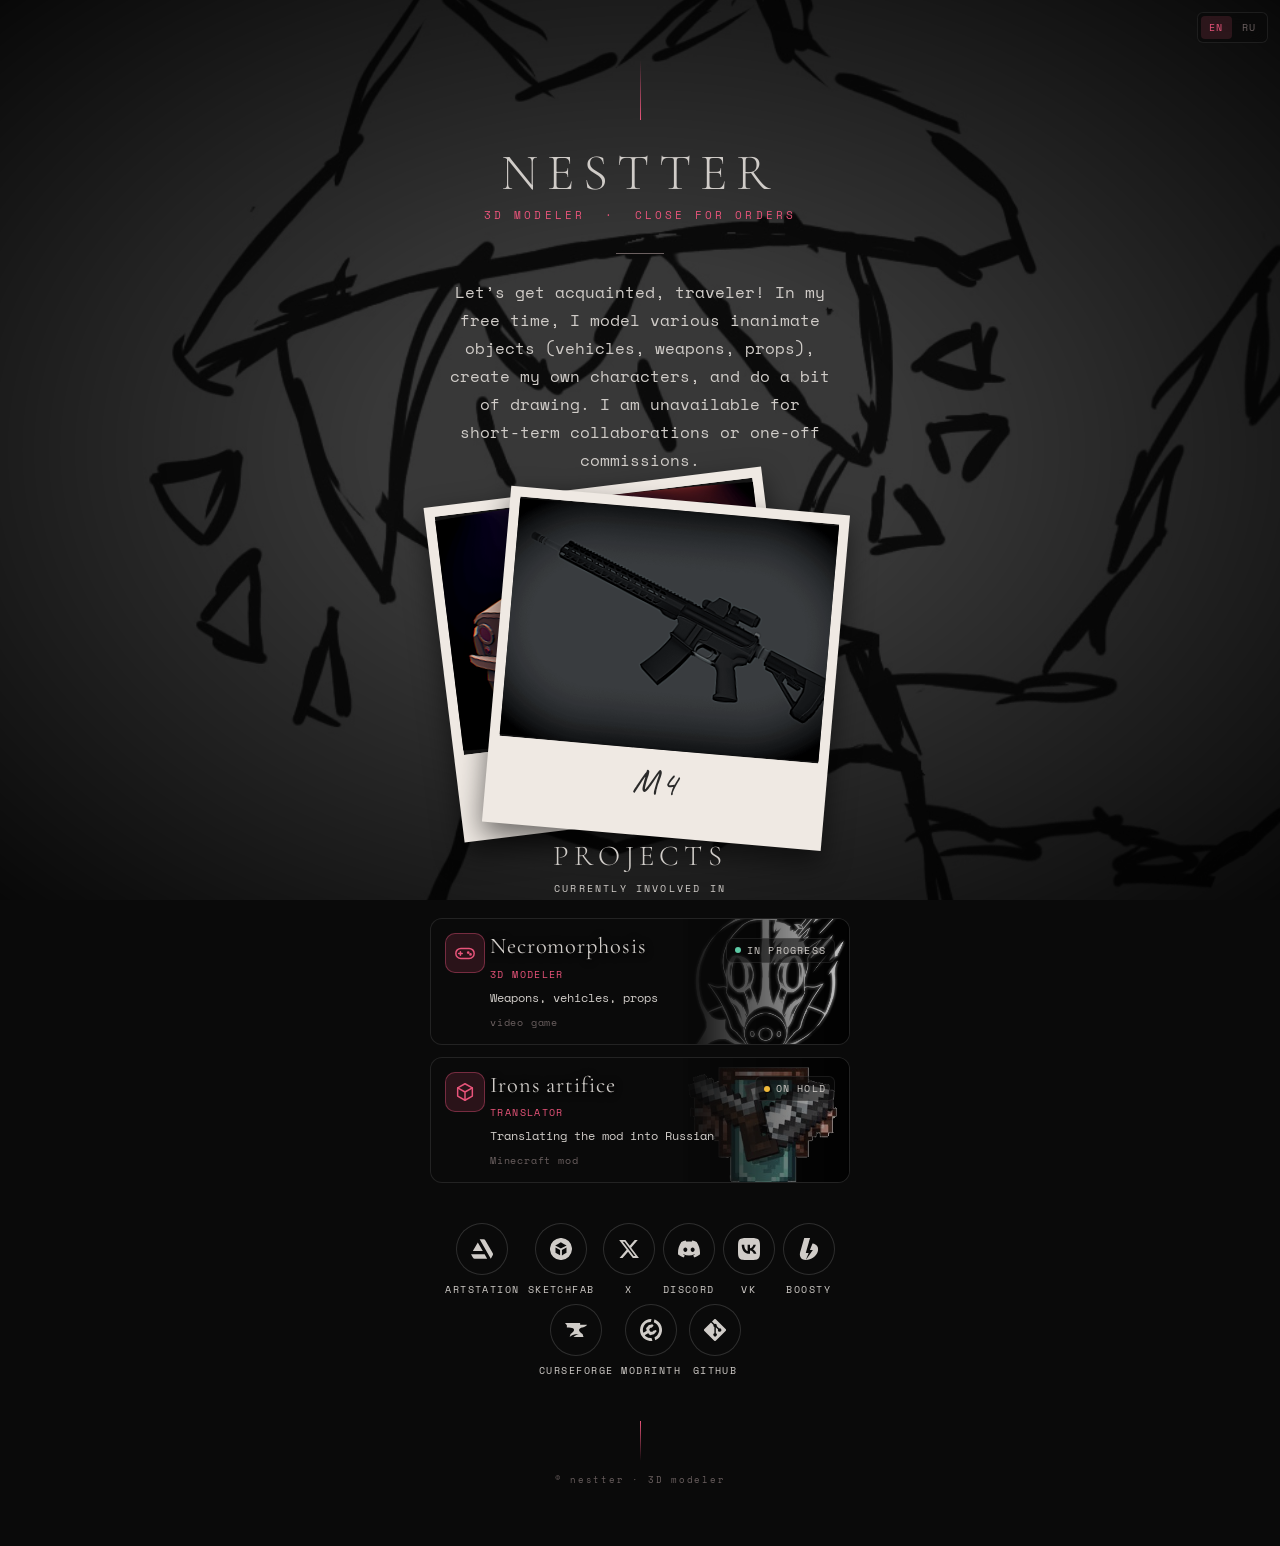
==== commit e7f934d8: "Add files via upload Обновление предупреждения для устаревших браузеров. Подчистка мусора." ====
--- a/index.html
+++ b/index.html
@@ -1,8 +1,27 @@
 <!DOCTYPE html>
-<html lang="en">
+<html lang="en" data-page="home">
 <head>
 <link rel="icon" type="image/webp" href="images/previcon.webp">
 <meta charset="UTF-8">
+
+<!-- Язык + анти-FOUC: до первого рендера -->
+<script>
+(function () {
+  var lang = 'en';
+  try {
+    var s = localStorage.getItem('lang');
+    if (s === 'en' || s === 'ru') lang = s;
+    else lang = (navigator.language || '').toLowerCase().indexOf('ru') === 0 ? 'ru' : 'en';
+  } catch (e) {}
+  document.documentElement.lang = lang;
+  document.documentElement.classList.add('i18n-loading');
+  setTimeout(function () {
+    document.documentElement.classList.remove('i18n-loading');
+  }, 2500);
+})();
+</script>
+<style>html.i18n-loading body { visibility: hidden; }</style>
+
 <meta name="viewport" content="width=device-width, initial-scale=1.0">
 <meta name="description" content="Nestter — 3D modeler. Weapons, vehicles, props and characters. Close for commissions. Portfolio and key links.">
 <title>Nestter</title>
@@ -569,7 +588,9 @@
     animation: fadeUp 1s ease 0.8s both;
       user-select: none;
       -webkit-user-select: none;
+      -webkit-tap-highlight-color: transparent;
       -moz-user-select: none;
+   touch-action: manipulation
   
   }
   
@@ -748,7 +769,7 @@
       <div class="projects-list">
 
 	<!-- Карточка с игрой Дока (Док) -->
-        <a class="proj has-bg" href="https://t.me/+3oyIM7yjxxtjNzMy" target="_blank" style="--bg: url('images/DOC.webp')">
+        <a class="proj has-bg" href="https://t.me/+3oyIM7yjxxtjNzMy" target="_blank" rel="noopener noreferrer" style="--bg: url('images/DOC.webp')">
           <div class="proj-ico"><svg viewBox="0 0 24 24" aria-hidden="true"><rect x="2" y="7" width="20" height="11" rx="5.5"/><path d="M7 10.5v4M5 12.5h4"/><circle cx="15.5" cy="11.5" r=".7"/><circle cx="18" cy="13.5" r=".7"/></svg></div>
           <div class="proj-body">
             <div class="proj-hd">
@@ -762,7 +783,7 @@
         </a>
 
 	<!-- Карточка с Artifice -->
-        <a class="proj has-bg" href="https://github.com/iron431/irons-artifice" target="_blank" style="--bg: url('images/irons.webp')">
+        <a class="proj has-bg" href="https://github.com/iron431/irons-artifice" target="_blank" rel="noopener noreferrer" style="--bg: url('images/irons.webp')">
           <div class="proj-ico"><svg viewBox="0 0 24 24" aria-hidden="true"><path d="M12 3l8 4.5v9L12 21l-8-4.5v-9L12 3z"/><path d="M12 12l8-4.5M12 12v9M12 12L4 7.5"/></svg></div>
           <div class="proj-body">
             <div class="proj-hd">
@@ -781,7 +802,7 @@
 
     <!-- Странички -->
       <!-- ArtStation -->
-      <a class="link-btn" href="https://artstation.com/nestter" target="_blank">
+      <a class="link-btn" href="https://artstation.com/nestter" target="_blank" rel="noopener noreferrer">
         <div class="icon-wrap">
           <svg viewBox="0 0 24 24" xmlns="http://www.w3.org/2000/svg">
             <path d="M0 17.723l2.027 3.505h.001a2.424 2.424 0 0 0 2.164 1.333h13.457l-2.792-4.838H0zm24 .025c0-.484-.143-.935-.388-1.314L15.728 2.728a2.424 2.424 0 0 0-2.164-1.333H9.419L21.598 22.54l1.92-3.325c.318-.499.482-1.08.482-1.467zm-11.129-3.462L7.428 4.858l-5.444 9.428h10.887z"/>
@@ -791,7 +812,7 @@
       </a>
 
       <!-- Sketchfab -->
-      <a class="link-btn" href="https://sketchfab.com/nestter" target="_blank">
+      <a class="link-btn" href="https://sketchfab.com/nestter" target="_blank" rel="noopener noreferrer">
         <div class="icon-wrap">
           <svg viewBox="0 0 24 24" xmlns="http://www.w3.org/2000/svg"><title>Sketchfab</title><path d="M11.3 0A11.983 11.983 0 0 0 .037 11a13.656 13.656 0 0 0 0 2 11.983 11.983 0 0 0 11.29 11h1.346a12.045 12.045 0 0 0 11.3-11.36 13.836 13.836 0 0 0 0-1.7A12.049 12.049 0 0 0 12.674 0zM15 6.51l2.99 1.74s-6.064 3.24-6.084 3.24S5.812 8.27 5.8 8.26l2.994-1.77 2.992-1.76zm-6.476 5.126L11 13v5.92l-2.527-1.4-2.46-1.43v-5.76zm9.461 1.572v2.924L15.5 17.574 13 19.017v-6.024l2.489-1.345 2.5-1.355z"/></svg>
         </div>
@@ -799,7 +820,7 @@
       </a>
 
       <!-- X / Twitter -->
-      <a class="link-btn" href="https://x.com/nesttter" target="_blank">
+      <a class="link-btn" href="https://x.com/nesttter" target="_blank" rel="noopener noreferrer">
         <div class="icon-wrap">
           <svg viewBox="0 0 24 24" xmlns="http://www.w3.org/2000/svg">
             <path d="M18.244 2.25h3.308l-7.227 8.26 8.502 11.24H16.17l-5.214-6.817L4.99 21.75H1.68l7.73-8.835L1.254 2.25H8.08l4.713 6.231zm-1.161 17.52h1.833L7.084 4.126H5.117z"/>
@@ -809,7 +830,7 @@
       </a>
 
       <!-- Discord -->
-      <a class="link-btn" href="https://discord.com/invite/2hjsyx7rp4" target="_blank">
+      <a class="link-btn" href="https://discord.com/invite/2hjsyx7rp4" target="_blank" rel="noopener noreferrer">
         <div class="icon-wrap">
           <svg viewBox="0 0 24 24" xmlns="http://www.w3.org/2000/svg"><title>Discord</title><path d="M20.317 4.3698a19.7913 19.7913 0 00-4.8851-1.5152.0741.0741 0 00-.0785.0371c-.211.3753-.4447.8648-.6083 1.2495-1.8447-.2762-3.68-.2762-5.4868 0-.1636-.3933-.4058-.8742-.6177-1.2495a.077.077 0 00-.0785-.037 19.7363 19.7363 0 00-4.8852 1.515.0699.0699 0 00-.0321.0277C.5334 9.0458-.319 13.5799.0992 18.0578a.0824.0824 0 00.0312.0561c2.0528 1.5076 4.0413 2.4228 5.9929 3.0294a.0777.0777 0 00.0842-.0276c.4616-.6304.8731-1.2952 1.226-1.9942a.076.076 0 00-.0416-.1057c-.6528-.2476-1.2743-.5495-1.8722-.8923a.077.077 0 01-.0076-.1277c.1258-.0943.2517-.1923.3718-.2914a.0743.0743 0 01.0776-.0105c3.9278 1.7933 8.18 1.7933 12.0614 0a.0739.0739 0 01.0785.0095c.1202.099.246.1981.3728.2924a.077.077 0 01-.0066.1276 12.2986 12.2986 0 01-1.873.8914.0766.0766 0 00-.0407.1067c.3604.698.7719 1.3628 1.225 1.9932a.076.076 0 00.0842.0286c1.961-.6067 3.9495-1.5219 6.0023-3.0294a.077.077 0 00.0313-.0552c.5004-5.177-.8382-9.6739-3.5485-13.6604a.061.061 0 00-.0312-.0286zM8.02 15.3312c-1.1825 0-2.1569-1.0857-2.1569-2.419 0-1.3332.9555-2.4189 2.157-2.4189 1.2108 0 2.1757 1.0952 2.1568 2.419 0 1.3332-.9555 2.4189-2.1569 2.4189zm7.9748 0c-1.1825 0-2.1569-1.0857-2.1569-2.419 0-1.3332.9554-2.4189 2.1569-2.4189 1.2108 0 2.1757 1.0952 2.1568 2.419 0 1.3332-.946 2.4189-2.1568 2.4189Z"/></svg>
         </div>
@@ -817,7 +838,7 @@
       </a>
 
       <!-- VK -->
-      <a class="link-btn" href="https://vk.ru/id568908586" target="_blank">
+      <a class="link-btn" href="https://vk.ru/id568908586" target="_blank" rel="noopener noreferrer">
         <div class="icon-wrap">
           <svg viewBox="0 0 24 24" xmlns="http://www.w3.org/2000/svg"><title>VK</title><path d="m9.489.004.729-.003h3.564l.73.003.914.01.433.007.418.011.403.014.388.016.374.021.36.025.345.03.333.033c1.74.196 2.933.616 3.833 1.516.9.9 1.32 2.092 1.516 3.833l.034.333.029.346.025.36.02.373.025.588.012.41.013.644.009.915.004.98-.001 3.313-.003.73-.01.914-.007.433-.011.418-.014.403-.016.388-.021.374-.025.36-.03.345-.033.333c-.196 1.74-.616 2.933-1.516 3.833-.9.9-2.092 1.32-3.833 1.516l-.333.034-.346.029-.36.025-.373.02-.588.025-.41.012-.644.013-.915.009-.98.004-3.313-.001-.73-.003-.914-.01-.433-.007-.418-.011-.403-.014-.388-.016-.374-.021-.36-.025-.345-.03-.333-.033c-1.74-.196-2.933-.616-3.833-1.516-.9-.9-1.32-2.092-1.516-3.833l-.034-.333-.029-.346-.025-.36-.02-.373-.025-.588-.012-.41-.013-.644-.009-.915-.004-.98.001-3.313.003-.73.01-.914.007-.433.011-.418.014-.403.016-.388.021-.374.025-.36.03-.345.033-.333c.196-1.74.616-2.933 1.516-3.833.9-.9 2.092-1.32 3.833-1.516l.333-.034.346-.029.36-.025.373-.02.588-.025.41-.012.644-.013.915-.009ZM6.79 7.3H4.05c.13 6.24 3.25 9.99 8.72 9.99h.31v-3.57c2.01.2 3.53 1.67 4.14 3.57h2.84c-.78-2.84-2.83-4.41-4.11-5.01 1.28-.74 3.08-2.54 3.51-4.98h-2.58c-.56 1.98-2.22 3.78-3.8 3.95V7.3H10.5v6.92c-1.6-.4-3.62-2.34-3.71-6.92Z"/></svg>
         </div>
@@ -826,7 +847,7 @@
 
 
       <!-- Boosty -->
-      <a class="link-btn" href="https://boosty.to/nestter" target="_blank">
+      <a class="link-btn" href="https://boosty.to/nestter" target="_blank" rel="noopener noreferrer">
         <div class="icon-wrap">
           <svg viewBox="0 0 24 24" xmlns="http://www.w3.org/2000/svg"><title>Boosty</title><path d="M2.661 14.337 6.801 0h6.362L11.88 4.444l-.038.077-3.378 11.733h3.15c-1.321 3.289-2.35 5.867-3.086 7.733-5.816-.063-7.442-4.228-6.02-9.155M8.554 24l7.67-11.035h-3.25l2.83-7.073c4.852.508 7.137 4.33 5.791 8.952C20.16 19.81 14.344 24 8.68 24h-.127z"/></svg>
         </div>
@@ -834,7 +855,7 @@
       </a>
 
       <!-- CurseForge -->
-      <a class="link-btn" href="https://www.curseforge.com/members/nestter/projects" target="_blank">
+      <a class="link-btn" href="https://www.curseforge.com/members/nestter/projects" target="_blank" rel="noopener noreferrer">
         <div class="icon-wrap">
           <svg viewBox="0 0 24 24" xmlns="http://www.w3.org/2000/svg"><title>CurseForge</title><path d="M18.326 9.2145S23.2261 8.4418 24 6.1882h-7.5066V4.4H0l2.0318 2.3576V9.173s5.1267-.2665 7.1098 1.2372c2.7146 2.516-3.053 5.917-3.053 5.917L5.0995 19.6c1.5465-1.4726 4.494-3.3775 9.8983-3.2857-2.0565.65-4.1245 1.6651-5.7344 3.2857h10.9248l-1.0288-3.2726s-7.918-4.6688-.8336-7.1127z"/></svg>
         </div>
@@ -842,14 +863,14 @@
       </a>
 
       <!-- Modrinth -->
-      <a class="link-btn" href="https://modrinth.com/user/Nestter" target="_blank">
+      <a class="link-btn" href="https://modrinth.com/user/Nestter" target="_blank" rel="noopener noreferrer">
         <div class="icon-wrap">
           <svg viewBox="0 0 24 24" xmlns="http://www.w3.org/2000/svg"><title>Modrinth</title><path d="M12.252.004a11.78 11.768 0 0 0-8.92 3.73 11 10.999 0 0 0-2.17 3.11 11.37 11.359 0 0 0-1.16 5.169c0 1.42.17 2.5.6 3.77.24.759.77 1.899 1.17 2.529a12.3 12.298 0 0 0 8.85 5.639c.44.05 2.54.07 2.76.02.2-.04.22.1-.26-1.7l-.36-1.37-1.01-.06a8.5 8.489 0 0 1-5.18-1.8 5.34 5.34 0 0 1-1.3-1.26c0-.05.34-.28.74-.5a37.572 37.545 0 0 1 2.88-1.629c.03 0 .5.45 1.06.98l1 .97 2.07-.43 2.06-.43 1.47-1.47c.8-.8 1.48-1.5 1.48-1.52 0-.09-.42-1.63-.46-1.7-.04-.06-.2-.03-1.02.18-.53.13-1.2.3-1.45.4l-.48.15-.53.53-.53.53-.93.1-.93.07-.52-.5a2.7 2.7 0 0 1-.96-1.7l-.13-.6.43-.57c.68-.9.68-.9 1.46-1.1.4-.1.65-.2.83-.33.13-.099.65-.579 1.14-1.069l.9-.9-.7-.7-.7-.7-1.95.54c-1.07.3-1.96.53-1.97.53-.03 0-2.23 2.48-2.63 2.97l-.29.35.28 1.03c.16.56.3 1.16.31 1.34l.03.3-.34.23c-.37.23-2.22 1.3-2.84 1.63-.36.2-.37.2-.44.1-.08-.1-.23-.6-.32-1.03-.18-.86-.17-2.75.02-3.73a8.84 8.839 0 0 1 7.9-6.93c.43-.03.77-.08.78-.1.06-.17.5-2.999.47-3.039-.01-.02-.1-.02-.2-.03Zm3.68.67c-.2 0-.3.1-.37.38-.06.23-.46 2.42-.46 2.52 0 .04.1.11.22.16a8.51 8.499 0 0 1 2.99 2 8.38 8.379 0 0 1 2.16 3.449 6.9 6.9 0 0 1 .4 2.8c0 1.07 0 1.27-.1 1.73a9.37 9.369 0 0 1-1.76 3.769c-.32.4-.98 1.06-1.37 1.38-.38.32-1.54 1.1-1.7 1.14-.1.03-.1.06-.07.26.03.18.64 2.56.7 2.78l.06.06a12.07 12.058 0 0 0 7.27-9.4c.13-.77.13-2.58 0-3.4a11.96 11.948 0 0 0-5.73-8.578c-.7-.42-2.05-1.06-2.25-1.06Z"/></svg>
         </div>
         <span class="link-label">Modrinth</span>
       </a>
       <!-- GitHub -->
-      <a class="link-btn" href="https://github.com/nestter" target="_blank">
+      <a class="link-btn" href="https://github.com/nestter" target="_blank" rel="noopener noreferrer">
         <div class="icon-wrap">
           <svg viewBox="0 0 24 24" xmlns="http://www.w3.org/2000/svg"><title>Git</title><path d="M13.09 23.549a1.54 1.54 0 0 1-2.18 0L.451 13.089a1.54 1.54 0 0 1 0-2.179l7.191-7.19 2.733 2.733a1.85 1.85 0 0 0 .964 2.326v6.66a1.849 1.849 0 1 0 1.54 0V8.957l2.508 2.508a1.85 1.85 0 1 0 1.09-1.09l-2.634-2.634a1.85 1.85 0 0 0-2.378-2.377L8.73 2.63 10.91.451a1.54 1.54 0 0 1 2.179 0l10.459 10.46a1.54 1.54 0 0 1 0 2.179z"/></svg>
         </div>
@@ -864,19 +885,31 @@
 
   <!-- Предупреждение о старом браузере -->
 <div id="browser-warning" class="browser-warning">
-  <span data-i18n="warn">⚠️ Your browser is outdated. Some design elements (such as glass effects, images and fonts) may not display correctly. Please update your browser.</span>
+  <span data-i18n="warn">⚠️ Your browser is outdated. Some design elements (such as glass effects, images and fonts) may not display correctly. Please update or replace your browser.<br>⚠️ Ваш браузер устарел. Некоторые элементы оформления могут отображаться неправильно. Пожалуйста, обновите или замените браузер.</span>
   <button onclick="document.getElementById('browser-warning').style.display='none'">✕</button>
 </div>
 
-  <!-- INTHERNET EXPLORER 11 ПРЕДУПРЕЖДЕНИЕ -->
-<!--[if IE]>
-  <div class="browser-warning" style="display: flex;">
-    <span>⚠️ Вы используете устаревший Internet Explorer. Сайт может отображаться некорректно. Пожалуйста, скачайте современный браузер.</span>
-  </div> 
-<![endif]-->
-
-  <!-- Терминал создаётся скриптом terminal.js -->
+<!-- Проверка браузера: только старый синтаксис (ES5) -->
+<script>
+  (function () {
+    var old = !window.CSS || !window.CSS.supports;
+    if (!old) {
+      var glass = CSS.supports('backdrop-filter', 'blur(10px)') || CSS.supports('-webkit-backdrop-filter', 'blur(10px)');
+      var ratio = CSS.supports('aspect-ratio', '4 / 3');
+      old = !glass || !ratio;
+    }
+    if (old) {
+      var w = document.getElementById('browser-warning');
+      if (w) w.style.display = 'flex';
+      // не заставляем старый браузер ждать, пока снимется «анти-мигание»
+      document.documentElement.className = document.documentElement.className.replace('i18n-loading', '');
+    }
+  })();
+</script>
+
+<script src="i118.js"></script>
 <script src="terminal.js"></script>
+<script src="other.js"></script>
 
 <script>
   // Падающие лепестки
@@ -914,118 +947,11 @@
   });
 
   startPetals();
-    // Проверка на поддержку современных CSS-фич (эффект стекла и пропорции)
-  function checkBrowserSupport() {
-    let isModern = true;
-
-    // Проверяем поддержку backdrop-filter (эффект матового стекла)
-    if (!window.CSS || !CSS.supports('backdrop-filter', 'blur(10px)') && !CSS.supports('-webkit-backdrop-filter', 'blur(10px)')) {
-      isModern = false;
-    }
-
-    // Проверяем поддержку aspect-ratio (пропорции картинок)
-    if (!window.CSS || !CSS.supports('aspect-ratio', '4 / 3')) {
-      isModern = false;
-    }
-
-    // Если браузер старый — показываем баннер
-    if (!isModern) {
-      const warning = document.getElementById('browser-warning');
-      warning.style.display = 'flex';
-    }
-  }
-
-  // Запускаем проверку после загрузки страницы
-  checkBrowserSupport();
-
-  // Работает даже в очень старых браузерах (только ES5, без стрелок и const)
-  if (!window.CSS || !window.CSS.supports) {
-    var w = document.getElementById('browser-warning');
-    if (w) w.style.display = 'flex';
-  }
-
-    // Переключение языка (EN / RU)
-  (function () {
-    const dict = {
-      en: {
-        title: 'Nestter',
-        desc: 'Nestter — 3D modeler. Weapons, vehicles, props and characters. Close for commissions. Portfolio and key links.',
-        tag: '3D Modeler &nbsp;·&nbsp; Close for orders',
-        bio: 'Let’s get acquainted, traveler! In my free time, I model various inanimate objects (vehicles, weapons, props), create my own characters, and do a bit of drawing.\nI am available for short-term collaborations or one-off commissions.',
-        projects: 'Projects',
-        projects_sub: 'currently involved in',
-        st_work: 'In progress',
-        st_hold: 'On hold',
-        role_3d: '3D modeler',
-        role_tr: 'Translator',
-        desc_nec: 'Weapons, vehicles, props',
-        desc_irons: 'Translating the mod into Russian',
-        type_game: 'video game',
-        type_mod: 'Minecraft mod',
-        footer: '© nestter · 3D modeler',
-        warn: '⚠️ Your browser is outdated. Some design elements (such as glass effects, images and fonts) may not display correctly. Please update or replace your browser.',
-        sun: 'The Sun has returned...' // 
-      },
-      ru: {
-        title: 'Nestter',
-        desc: 'Nestter — 3D-моделлер. Оружие, транспорт, пропсы и персонажи. Закрыт для заказов. Портфолио и основные ссылки.',
-        tag: '3D-моделлер &nbsp;·&nbsp; Закрыт для заказов',
-        bio: 'Давай знакомиться, путник! В свободное время я моделирую разные неодушевлённые объекты (транспорт, оружие, пропы), создаю собственных персонажей и немного рисую.\nДоступен для временного найма и разовых заказов.',
-        projects: 'Проекты',
-        projects_sub: 'в которых участвую',
-        st_work: 'В процессе',
-        st_hold: 'Перерыв',
-        role_3d: '3D-моделлер',
-        role_tr: 'Переводчик',
-        desc_nec: 'Оружие, транспорт, пропы',
-        desc_irons: 'Перевод мода на русский язык',
-        type_game: 'Видеоигра',
-        type_mod: 'Minecraft мод',
-        footer: '© nestter · 3D-моделлер',
-        warn: '⚠️ Ваш браузер устарел. Некоторые элементы оформления (эффект стекла, изображения, шрифты) могут отображаться неправильно. Пожалуйста, обновите или замените браузер.',
-        sun: 'Солнце возвращено...' 
-      }
-    };
-
-    function detect() {
-      try {
-        const saved = localStorage.getItem('lang');
-        if (saved === 'en' || saved === 'ru') return saved;
-      } catch (e) {}
-      return (navigator.language || '').toLowerCase().startsWith('ru') ? 'ru' : 'en';
-    }
-
-    function apply(lang) {
-      const d = dict[lang];
-      document.documentElement.lang = lang;
-      document.title = d.title;
-      const meta = document.querySelector('meta[name="description"]');
-      if (meta) meta.setAttribute('content', d.desc);
-      document.querySelectorAll('[data-i18n]').forEach(el => {
-        const key = el.dataset.i18n;
-        if (d[key] !== undefined) el.innerHTML = d[key];
-      });
-      document.querySelectorAll('.lang button').forEach(b => {
-        b.classList.toggle('active', b.dataset.lang === lang);
-        b.setAttribute('aria-pressed', b.dataset.lang === lang);
-      });
-    }
-      window.applyLang = apply;
-    document.querySelectorAll('.lang button').forEach(b => {
-      b.addEventListener('click', () => {
-        apply(b.dataset.lang);
-        try { localStorage.setItem('lang', b.dataset.lang); } catch (e) {}
-      });
-    });
-
-    apply(detect());
-  })();
 
   console.log("%cПривет, путник!", "color: #e8547a; font-size: 20px; font-weight: bold; font-family: 'Space Mono';");
   console.log("%cТы нашел секретку. Моё почтение за твой неподдельный интерес! Больше искать здесь нечего!", "color: #d0ccc8; font-size: 12px; font-family: 'Space Mono';");
   
 </script>
-<script src="other.js"></script>
 </body>
 </html>
 <!--
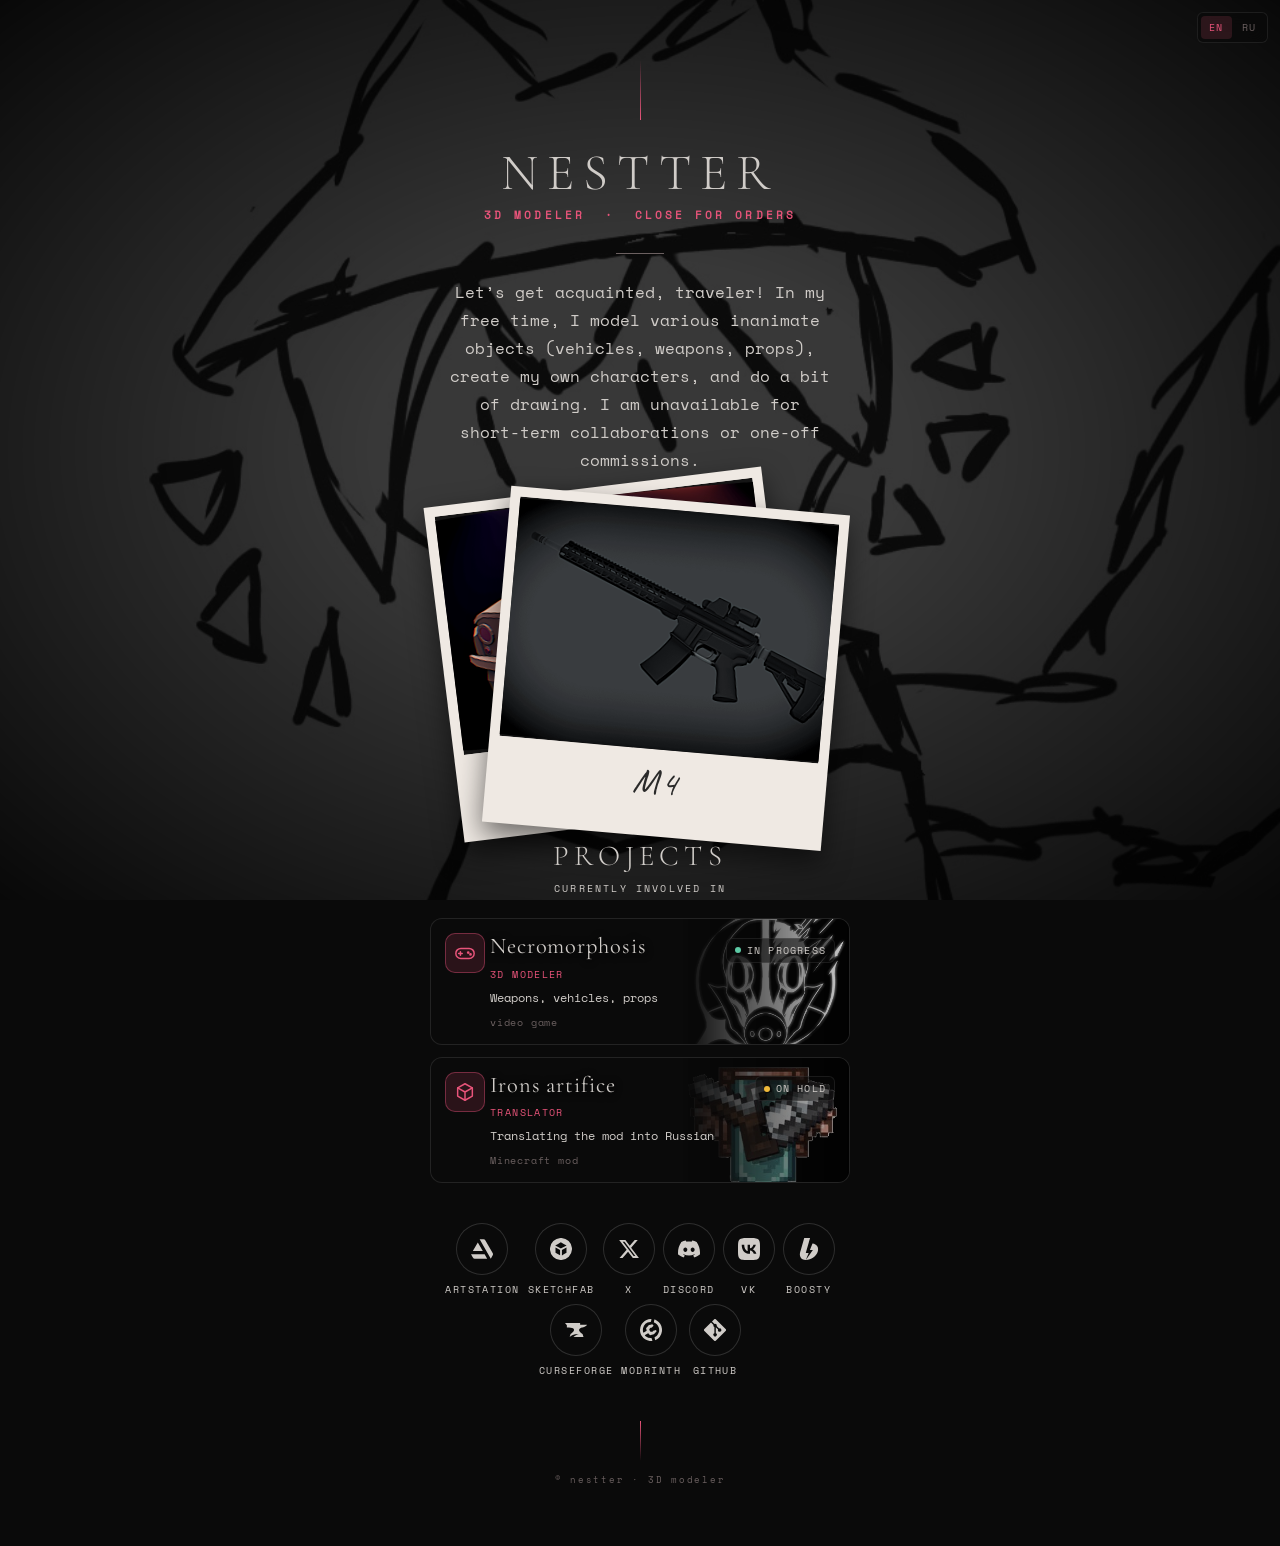
==== commit 253ed4ad: "Add files via upload" ====
--- a/index.html
+++ b/index.html
@@ -1,10 +1,14 @@
 <!DOCTYPE html>
 <html lang="en" data-page="home">
 <head>
+  <link rel="alternate" hreflang="en" href="https://nestter.github.io/" />
+  <link rel="alternate" hreflang="ru" href="https://nestter.github.io/" />
+  <link rel="alternate" hreflang="x-default" href="https://nestter.github.io/" />
 <link rel="icon" type="image/webp" href="images/previcon.webp">
+<link rel="canonical" href="https://nestter.github.io/">
 <meta charset="UTF-8">
 
-<!-- Язык + анти-FOUC: до первого рендера -->
+<!-- Язык -->
 <script>
 (function () {
   var lang = 'en';
@@ -14,13 +18,34 @@
     else lang = (navigator.language || '').toLowerCase().indexOf('ru') === 0 ? 'ru' : 'en';
   } catch (e) {}
   document.documentElement.lang = lang;
-  document.documentElement.classList.add('i18n-loading');
-  setTimeout(function () {
-    document.documentElement.classList.remove('i18n-loading');
-  }, 2500);
 })();
 </script>
-<style>html.i18n-loading body { visibility: hidden; }</style>
+
+<script type="application/ld+json">
+{
+  "@context": "https://schema.org",
+  "@type": "ProfilePage",
+  "mainEntity": {
+    "@type": "Person",
+    "name": "Nestter",
+    "alternateName": ["Nestter 3D", "Nestter MC"],
+    "description": "3D Modeler creating weapons, vehicles, props, and characters for games.",
+    "url": "https://nestter.github.io/",
+    "jobTitle": "3D Modeler",
+    "knowsAbout": ["3D Modeling", "Game Assets", "Minecraft"],
+    "sameAs": [
+      "https://artstation.com/nestter",
+      "https://sketchfab.com/nestter",
+      "https://modrinth.com/user/Nestter",
+      "https://www.curseforge.com/members/nestter/projects",
+      "https://github.com/nestter",
+      "https://x.com/nesttter",
+      "https://vk.ru/id568908586",
+      "https://discord.com/invite/2hjsyx7rp4"
+    ]
+  }
+}
+</script>
 
 <meta name="viewport" content="width=device-width, initial-scale=1.0">
 <meta name="description" content="Nestter — 3D modeler. Weapons, vehicles, props and characters. Close for commissions. Portfolio and key links.">
@@ -40,6 +65,7 @@
   <meta name="twitter:image" content="https://nestter.github.io/images/uaz.webp">
 
 <link rel="stylesheet" href="terminal.css">
+
 <style>
    /* --- ЛОКАЛЬНЫЕ ШРИФТЫ --- */
   
@@ -590,7 +616,7 @@
       -webkit-user-select: none;
       -webkit-tap-highlight-color: transparent;
       -moz-user-select: none;
-   touch-action: manipulation
+   touch-action: manipulation;
   
   }
   
@@ -740,8 +766,8 @@
  
     <div class="deco-line"></div>
 
-    <div class="name">Nestter</div>
-    <div class="tag" data-i18n="tag">3D Modeler &nbsp;·&nbsp; Close for orders</div>
+    <h1 class="name">Nestter</h1>
+    <h2 class="tag" data-i18n="tag">3D Modeler &nbsp;·&nbsp; Close for orders</h2>
     <div class="divider"></div>
 
     <p class="bio" data-i18n="bio">
